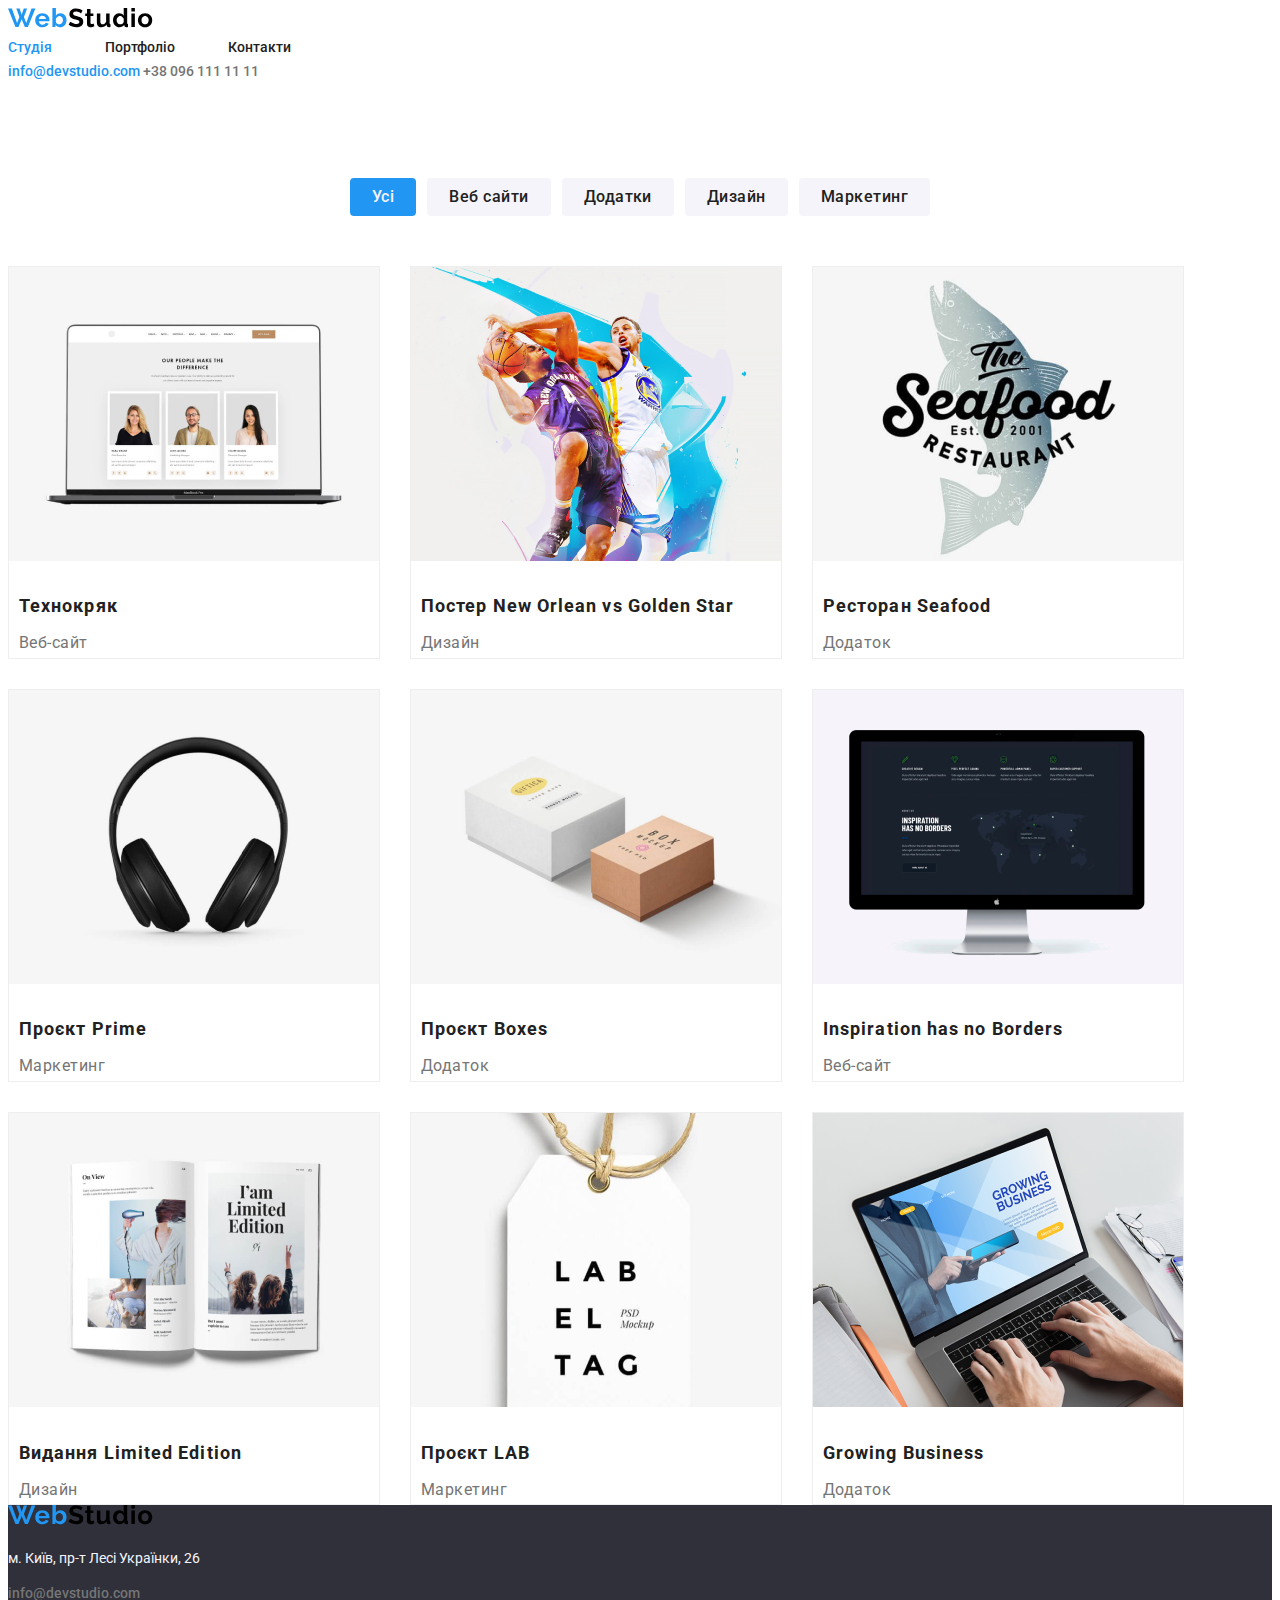
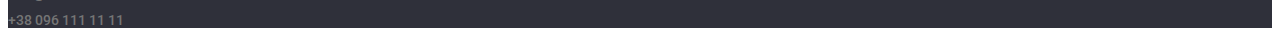
==== portfolio.html @ b5906eff "text styles" ====
<!DOCTYPE html>
<html lang="en">

<head>
    <meta charset="UTF-8">
    <meta name="viewport" content="width=device-width, initial-scale=1.0">
    <title>Portfolio</title>
    <link rel="stylesheet" href="./css/style.css">

</head>

<body>
    <header>
        <a href="/">
            <svg width="145" height="20" viewBox="0 0 145 20" fill="none" xmlns="http://www.w3.org/2000/svg">
                <path
                    d="M8.294 0.592H11.596L13.676 6.702L15.756 0.592H19.084L15.938 8.99L18.278 14.892L23.504 0.539999H27.404L19.89 19H16.874L13.676 11.252L10.478 19H7.462L0 0.539999H3.848L9.1 14.892L11.388 8.99L8.294 0.592ZM34.3793 19.26C33.2873 19.26 32.2993 19.078 31.4153 18.714C30.5313 18.3327 29.7773 17.8213 29.1533 17.18C28.5293 16.5387 28.044 15.7933 27.6973 14.944C27.368 14.0947 27.2033 13.202 27.2033 12.266C27.2033 11.2953 27.368 10.3853 27.6973 9.536C28.0266 8.66933 28.5033 7.91533 29.1273 7.274C29.7513 6.61533 30.5053 6.09533 31.3893 5.714C32.2906 5.33267 33.296 5.142 34.4053 5.142C35.5146 5.142 36.5026 5.33267 37.3693 5.714C38.2533 6.09533 38.9986 6.60667 39.6053 7.248C40.2293 7.88933 40.6973 8.63467 41.0093 9.484C41.3386 10.3333 41.5033 11.2173 41.5033 12.136C41.5033 12.3613 41.4946 12.578 41.4773 12.786C41.4773 12.994 41.46 13.1673 41.4253 13.306H30.8953C30.9473 13.8433 31.0773 14.32 31.2853 14.736C31.4933 15.152 31.762 15.5073 32.0913 15.802C32.4206 16.0967 32.7933 16.322 33.2093 16.478C33.6253 16.634 34.0586 16.712 34.5093 16.712C35.2026 16.712 35.8526 16.5473 36.4593 16.218C37.0833 15.8713 37.508 15.4207 37.7333 14.866L40.7233 15.698C40.2206 16.738 39.4146 17.596 38.3053 18.272C37.2133 18.9307 35.9046 19.26 34.3793 19.26ZM37.9153 11.044C37.8286 10.0213 37.4473 9.20667 36.7713 8.6C36.1126 7.976 35.3066 7.664 34.3533 7.664C33.8853 7.664 33.4433 7.75067 33.0273 7.924C32.6286 8.08 32.2733 8.30533 31.9613 8.6C31.6493 8.89467 31.3893 9.25 31.1813 9.666C30.9906 10.082 30.878 10.5413 30.8433 11.044H37.9153ZM52.1538 19.26C51.1138 19.26 50.1864 19.026 49.3718 18.558C48.5571 18.09 47.9158 17.4487 47.4478 16.634V19H44.4058V0.0199995H47.8898V7.768C48.3751 6.936 49.0078 6.29467 49.7878 5.844C50.5851 5.376 51.5124 5.142 52.5698 5.142C53.4538 5.142 54.2598 5.33267 54.9878 5.714C55.7158 6.09533 56.3398 6.60667 56.8598 7.248C57.3971 7.88933 57.8044 8.64333 58.0818 9.51C58.3764 10.3767 58.5238 11.2867 58.5238 12.24C58.5238 13.228 58.3591 14.1467 58.0298 14.996C57.7178 15.8453 57.2758 16.5907 56.7038 17.232C56.1318 17.856 55.4558 18.35 54.6758 18.714C53.8958 19.078 53.0551 19.26 52.1538 19.26ZM51.1918 16.296C51.7464 16.296 52.2578 16.192 52.7258 15.984C53.1938 15.7587 53.5924 15.464 53.9218 15.1C54.2511 14.736 54.5024 14.3113 54.6758 13.826C54.8664 13.3407 54.9618 12.8207 54.9618 12.266C54.9618 11.7113 54.8751 11.1827 54.7018 10.68C54.5284 10.1773 54.2771 9.73533 53.9478 9.354C53.6358 8.97267 53.2631 8.66933 52.8298 8.444C52.3964 8.21867 51.9198 8.106 51.3998 8.106C50.6198 8.106 49.9178 8.366 49.2938 8.886C48.6871 9.38867 48.2191 10.0127 47.8898 10.758V14.008C48.0111 14.3547 48.1844 14.6667 48.4098 14.944C48.6524 15.2213 48.9211 15.464 49.2158 15.672C49.5104 15.8627 49.8311 16.0187 50.1778 16.14C50.5244 16.244 50.8624 16.296 51.1918 16.296Z"
                    fill="#2196F3" />
                <path
                    d="M73.0003 5.376C72.8789 5.25467 72.6536 5.09 72.3243 4.882C72.0123 4.674 71.6223 4.47467 71.1543 4.284C70.7036 4.076 70.2096 3.90267 69.6723 3.764C69.1349 3.62533 68.5889 3.556 68.0343 3.556C67.0463 3.556 66.3096 3.738 65.8243 4.102C65.3389 4.466 65.0963 4.97733 65.0963 5.636C65.0963 6.01733 65.1829 6.338 65.3563 6.598C65.5469 6.84067 65.8156 7.05733 66.1623 7.248C66.5089 7.43867 66.9423 7.612 67.4623 7.768C67.9996 7.924 68.6149 8.08867 69.3083 8.262C70.2096 8.50467 71.0243 8.76467 71.7523 9.042C72.4976 9.31933 73.1216 9.666 73.6243 10.082C74.1443 10.498 74.5429 11.0007 74.8203 11.59C75.0976 12.162 75.2363 12.8727 75.2363 13.722C75.2363 14.71 75.0456 15.5593 74.6643 16.27C74.3003 16.9633 73.7976 17.5267 73.1563 17.96C72.5323 18.3933 71.8043 18.714 70.9723 18.922C70.1576 19.1127 69.2996 19.208 68.3983 19.208C67.0116 19.208 65.6423 19 64.2903 18.584C62.9383 18.168 61.7249 17.5787 60.6503 16.816L62.2363 13.722C62.3923 13.878 62.6696 14.086 63.0683 14.346C63.4843 14.5887 63.9696 14.84 64.5243 15.1C65.0789 15.3427 65.6943 15.5507 66.3703 15.724C67.0463 15.8973 67.7396 15.984 68.4503 15.984C70.4263 15.984 71.4143 15.3513 71.4143 14.086C71.4143 13.6873 71.3016 13.3493 71.0763 13.072C70.8509 12.7947 70.5303 12.552 70.1143 12.344C69.6983 12.136 69.1956 11.9453 68.6063 11.772C68.0169 11.5987 67.3583 11.408 66.6303 11.2C65.7463 10.9573 64.9749 10.6973 64.3163 10.42C63.6749 10.1253 63.1376 9.78733 62.7043 9.406C62.2709 9.00733 61.9416 8.55667 61.7163 8.054C61.5083 7.534 61.4043 6.91867 61.4043 6.208C61.4043 5.272 61.5776 4.44 61.9243 3.712C62.2709 2.984 62.7476 2.37733 63.3543 1.892C63.9783 1.40667 64.6976 1.04267 65.5123 0.799999C66.3269 0.539999 67.2023 0.409999 68.1383 0.409999C69.4383 0.409999 70.6343 0.617999 71.7263 1.034C72.8183 1.43267 73.7716 1.90933 74.5863 2.464L73.0003 5.376ZM86.4013 18.298C85.9333 18.506 85.3613 18.714 84.6853 18.922C84.0093 19.13 83.2986 19.234 82.5533 19.234C82.0679 19.234 81.6086 19.1733 81.1753 19.052C80.7593 18.9307 80.3866 18.74 80.0573 18.48C79.7453 18.2027 79.4939 17.856 79.3033 17.44C79.1126 17.0067 79.0173 16.4867 79.0173 15.88V8.054H77.2233V5.376H79.0173V0.956H82.5013V5.376H85.3613V8.054H82.5013V14.71C82.5013 15.1953 82.6226 15.542 82.8653 15.75C83.1253 15.9407 83.4373 16.036 83.8013 16.036C84.1653 16.036 84.5206 15.9753 84.8673 15.854C85.2139 15.7327 85.4913 15.6287 85.6993 15.542L86.4013 18.298ZM93.1558 19.26C91.7518 19.26 90.6858 18.8093 89.9578 17.908C89.2298 17.0067 88.8658 15.672 88.8658 13.904V5.376H92.3498V13.15C92.3498 15.2473 93.1038 16.296 94.6118 16.296C95.2878 16.296 95.9378 16.0967 96.5618 15.698C97.2031 15.282 97.7231 14.658 98.1218 13.826V5.376H101.606V14.996C101.606 15.36 101.666 15.62 101.788 15.776C101.926 15.932 102.143 16.0187 102.438 16.036V19C102.091 19.0693 101.796 19.1127 101.554 19.13C101.328 19.1473 101.12 19.156 100.93 19.156C100.306 19.156 99.7944 19.0173 99.3958 18.74C99.0144 18.4453 98.7891 18.0467 98.7198 17.544L98.6418 16.452C98.0351 17.388 97.2551 18.09 96.3018 18.558C95.3484 19.026 94.2998 19.26 93.1558 19.26ZM111.49 19.26C110.554 19.26 109.687 19.078 108.89 18.714C108.093 18.35 107.408 17.8473 106.836 17.206C106.264 16.5647 105.813 15.8193 105.484 14.97C105.172 14.1033 105.016 13.176 105.016 12.188C105.016 11.2 105.163 10.2813 105.458 9.432C105.77 8.58267 106.195 7.83733 106.732 7.196C107.269 6.55467 107.911 6.052 108.656 5.688C109.401 5.324 110.216 5.142 111.1 5.142C112.105 5.142 113.007 5.38467 113.804 5.87C114.619 6.35533 115.251 6.988 115.702 7.768V0.0199995H119.186V14.996C119.186 15.36 119.247 15.62 119.368 15.776C119.489 15.932 119.697 16.0187 119.992 16.036V19C119.385 19.1213 118.891 19.182 118.51 19.182C117.886 19.182 117.375 19.026 116.976 18.714C116.577 18.402 116.352 17.9947 116.3 17.492L116.222 16.634C115.719 17.5007 115.035 18.1593 114.168 18.61C113.319 19.0433 112.426 19.26 111.49 19.26ZM112.4 16.296C112.729 16.296 113.067 16.244 113.414 16.14C113.761 16.0187 114.081 15.854 114.376 15.646C114.671 15.438 114.931 15.1953 115.156 14.918C115.399 14.6407 115.581 14.3373 115.702 14.008V10.758C115.563 10.3767 115.364 10.03 115.104 9.718C114.861 9.38867 114.575 9.11133 114.246 8.886C113.934 8.64333 113.596 8.45267 113.232 8.314C112.885 8.17533 112.539 8.106 112.192 8.106C111.672 8.106 111.187 8.21867 110.736 8.444C110.303 8.66933 109.93 8.98133 109.618 9.38C109.306 9.76133 109.063 10.2033 108.89 10.706C108.717 11.2087 108.63 11.7287 108.63 12.266C108.63 12.838 108.725 13.3667 108.916 13.852C109.107 14.3373 109.367 14.762 109.696 15.126C110.025 15.49 110.415 15.776 110.866 15.984C111.334 16.192 111.845 16.296 112.4 16.296ZM123.386 19V5.376H126.87V19H123.386ZM123.386 3.478V0.0199995H126.87V3.478H123.386ZM137.085 19.26C135.975 19.26 134.979 19.0693 134.095 18.688C133.211 18.3067 132.457 17.7953 131.833 17.154C131.226 16.4953 130.758 15.7413 130.429 14.892C130.099 14.0427 129.935 13.15 129.935 12.214C129.935 11.2607 130.099 10.3593 130.429 9.51C130.758 8.66067 131.226 7.91533 131.833 7.274C132.457 6.61533 133.211 6.09533 134.095 5.714C134.979 5.33267 135.975 5.142 137.085 5.142C138.194 5.142 139.182 5.33267 140.049 5.714C140.933 6.09533 141.678 6.61533 142.285 7.274C142.909 7.91533 143.385 8.66067 143.715 9.51C144.044 10.3593 144.209 11.2607 144.209 12.214C144.209 13.15 144.044 14.0427 143.715 14.892C143.385 15.7413 142.917 16.4953 142.311 17.154C141.704 17.7953 140.959 18.3067 140.075 18.688C139.191 19.0693 138.194 19.26 137.085 19.26ZM133.523 12.214C133.523 12.8207 133.609 13.3753 133.783 13.878C133.973 14.3633 134.225 14.788 134.537 15.152C134.866 15.516 135.247 15.802 135.681 16.01C136.114 16.2007 136.582 16.296 137.085 16.296C137.587 16.296 138.055 16.2007 138.489 16.01C138.922 15.802 139.295 15.516 139.607 15.152C139.936 14.788 140.187 14.3547 140.361 13.852C140.551 13.3493 140.647 12.7947 140.647 12.188C140.647 11.5987 140.551 11.0527 140.361 10.55C140.187 10.0473 139.936 9.614 139.607 9.25C139.295 8.886 138.922 8.60867 138.489 8.418C138.055 8.21 137.587 8.106 137.085 8.106C136.582 8.106 136.114 8.21 135.681 8.418C135.247 8.626 134.866 8.912 134.537 9.276C134.225 9.64 133.973 10.0733 133.783 10.576C133.609 11.0787 133.523 11.6247 133.523 12.214Z"
                    fill="black" />
            </svg>
        </a>

        <nav>
            <a href="/" class="active">Студія</a>
            <a href="/">Портфоліо</a>
            <a href="/">Контакти</a>
        </nav>

        <div class="contacts">
            <a href="mail:info@devstudio.com" class="active">info@devstudio.com</a>
            <a href="tel:+380961111111">+38 096 111 11 11</a>
        </div>
    </header>

    <main>
        <ul class="filters">
            <li><button class="filters__btn active">Усі</button></li>
            <li><button class="filters__btn">Веб сайти</button></li>
            <li><button class="filters__btn">Додатки</button></li>
            <li><button class="filters__btn">Дизайн</button></li>
            <li><button class="filters__btn">Маркетинг</button></li>
        </ul>

        <section class="grid">
            <div>
                <img src="./images/img (1).png" alt="">
                <h5>
                    <a href="#">Технокряк</a>
                </h5>
                <a href="#" class="tag">Веб-сайт</a>
            </div>
            <div>
                <img src="./images/img (2).png" alt="">
                <h5>
                    <a href="#">Постер New Orlean vs Golden Star</a>
                </h5>
                <a href="#" class="tag">Дизайн</a>
            </div>
            <div>
                <img src="./images/img (3).png" alt="">
                <h5>
                    <a href="#">Ресторан Seafood</a>
                </h5>
                <a href="#" class="tag">Додаток</a>
            </div>
            <div>
                <img src="./images/img (4).png" alt="">
                <h5>
                    <a href="#">Проєкт Prime</a>
                </h5>
                <a href="#" class="tag">Маркетинг</a>
            </div>
            <div>
                <img src="./images/img (5).png" alt="">
                <h5>
                    <a href="#">Проєкт Boxes</a>
                </h5>
                <a href="#" class="tag">Додаток</a>
            </div>
            <div>
                <img src="./images/img (6).png" alt="">
                <h5>
                    <a href="#">Inspiration has no Borders</a>
                </h5>
                <a href="#" class="tag">Веб-сайт</a>
            </div>
            <div>
                <img src="./images/img (7).png" alt="">
                <h5>
                    <a href="#">Видання Limited Edition</a>
                </h5>
                <a href="#" class="tag">Дизайн</a>
            </div>
            <div>
                <img src="./images/img (8).png" alt="">
                <h5>
                    <a href="#">Проєкт LAB</a>
                </h5>
                <a href="#" class="tag">Маркетинг</a>
            </div>
            <div>
                <img src="./images/img (9).png" alt="">
                <h5>
                    <a href="#">Growing Business</a>
                </h5>
                <a href="#" class="tag">Додаток</a>
            </div>
        </section>
    </main>

    <footer>
        <a href="/">
            <svg width="145" height="20" viewBox="0 0 145 20" fill="none" xmlns="http://www.w3.org/2000/svg">
                <path
                    d="M8.294 0.592H11.596L13.676 6.702L15.756 0.592H19.084L15.938 8.99L18.278 14.892L23.504 0.539999H27.404L19.89 19H16.874L13.676 11.252L10.478 19H7.462L0 0.539999H3.848L9.1 14.892L11.388 8.99L8.294 0.592ZM34.3793 19.26C33.2873 19.26 32.2993 19.078 31.4153 18.714C30.5313 18.3327 29.7773 17.8213 29.1533 17.18C28.5293 16.5387 28.044 15.7933 27.6973 14.944C27.368 14.0947 27.2033 13.202 27.2033 12.266C27.2033 11.2953 27.368 10.3853 27.6973 9.536C28.0266 8.66933 28.5033 7.91533 29.1273 7.274C29.7513 6.61533 30.5053 6.09533 31.3893 5.714C32.2906 5.33267 33.296 5.142 34.4053 5.142C35.5146 5.142 36.5026 5.33267 37.3693 5.714C38.2533 6.09533 38.9986 6.60667 39.6053 7.248C40.2293 7.88933 40.6973 8.63467 41.0093 9.484C41.3386 10.3333 41.5033 11.2173 41.5033 12.136C41.5033 12.3613 41.4946 12.578 41.4773 12.786C41.4773 12.994 41.46 13.1673 41.4253 13.306H30.8953C30.9473 13.8433 31.0773 14.32 31.2853 14.736C31.4933 15.152 31.762 15.5073 32.0913 15.802C32.4206 16.0967 32.7933 16.322 33.2093 16.478C33.6253 16.634 34.0586 16.712 34.5093 16.712C35.2026 16.712 35.8526 16.5473 36.4593 16.218C37.0833 15.8713 37.508 15.4207 37.7333 14.866L40.7233 15.698C40.2206 16.738 39.4146 17.596 38.3053 18.272C37.2133 18.9307 35.9046 19.26 34.3793 19.26ZM37.9153 11.044C37.8286 10.0213 37.4473 9.20667 36.7713 8.6C36.1126 7.976 35.3066 7.664 34.3533 7.664C33.8853 7.664 33.4433 7.75067 33.0273 7.924C32.6286 8.08 32.2733 8.30533 31.9613 8.6C31.6493 8.89467 31.3893 9.25 31.1813 9.666C30.9906 10.082 30.878 10.5413 30.8433 11.044H37.9153ZM52.1538 19.26C51.1138 19.26 50.1864 19.026 49.3718 18.558C48.5571 18.09 47.9158 17.4487 47.4478 16.634V19H44.4058V0.0199995H47.8898V7.768C48.3751 6.936 49.0078 6.29467 49.7878 5.844C50.5851 5.376 51.5124 5.142 52.5698 5.142C53.4538 5.142 54.2598 5.33267 54.9878 5.714C55.7158 6.09533 56.3398 6.60667 56.8598 7.248C57.3971 7.88933 57.8044 8.64333 58.0818 9.51C58.3764 10.3767 58.5238 11.2867 58.5238 12.24C58.5238 13.228 58.3591 14.1467 58.0298 14.996C57.7178 15.8453 57.2758 16.5907 56.7038 17.232C56.1318 17.856 55.4558 18.35 54.6758 18.714C53.8958 19.078 53.0551 19.26 52.1538 19.26ZM51.1918 16.296C51.7464 16.296 52.2578 16.192 52.7258 15.984C53.1938 15.7587 53.5924 15.464 53.9218 15.1C54.2511 14.736 54.5024 14.3113 54.6758 13.826C54.8664 13.3407 54.9618 12.8207 54.9618 12.266C54.9618 11.7113 54.8751 11.1827 54.7018 10.68C54.5284 10.1773 54.2771 9.73533 53.9478 9.354C53.6358 8.97267 53.2631 8.66933 52.8298 8.444C52.3964 8.21867 51.9198 8.106 51.3998 8.106C50.6198 8.106 49.9178 8.366 49.2938 8.886C48.6871 9.38867 48.2191 10.0127 47.8898 10.758V14.008C48.0111 14.3547 48.1844 14.6667 48.4098 14.944C48.6524 15.2213 48.9211 15.464 49.2158 15.672C49.5104 15.8627 49.8311 16.0187 50.1778 16.14C50.5244 16.244 50.8624 16.296 51.1918 16.296Z"
                    fill="#2196F3" />
                <path
                    d="M73.0003 5.376C72.8789 5.25467 72.6536 5.09 72.3243 4.882C72.0123 4.674 71.6223 4.47467 71.1543 4.284C70.7036 4.076 70.2096 3.90267 69.6723 3.764C69.1349 3.62533 68.5889 3.556 68.0343 3.556C67.0463 3.556 66.3096 3.738 65.8243 4.102C65.3389 4.466 65.0963 4.97733 65.0963 5.636C65.0963 6.01733 65.1829 6.338 65.3563 6.598C65.5469 6.84067 65.8156 7.05733 66.1623 7.248C66.5089 7.43867 66.9423 7.612 67.4623 7.768C67.9996 7.924 68.6149 8.08867 69.3083 8.262C70.2096 8.50467 71.0243 8.76467 71.7523 9.042C72.4976 9.31933 73.1216 9.666 73.6243 10.082C74.1443 10.498 74.5429 11.0007 74.8203 11.59C75.0976 12.162 75.2363 12.8727 75.2363 13.722C75.2363 14.71 75.0456 15.5593 74.6643 16.27C74.3003 16.9633 73.7976 17.5267 73.1563 17.96C72.5323 18.3933 71.8043 18.714 70.9723 18.922C70.1576 19.1127 69.2996 19.208 68.3983 19.208C67.0116 19.208 65.6423 19 64.2903 18.584C62.9383 18.168 61.7249 17.5787 60.6503 16.816L62.2363 13.722C62.3923 13.878 62.6696 14.086 63.0683 14.346C63.4843 14.5887 63.9696 14.84 64.5243 15.1C65.0789 15.3427 65.6943 15.5507 66.3703 15.724C67.0463 15.8973 67.7396 15.984 68.4503 15.984C70.4263 15.984 71.4143 15.3513 71.4143 14.086C71.4143 13.6873 71.3016 13.3493 71.0763 13.072C70.8509 12.7947 70.5303 12.552 70.1143 12.344C69.6983 12.136 69.1956 11.9453 68.6063 11.772C68.0169 11.5987 67.3583 11.408 66.6303 11.2C65.7463 10.9573 64.9749 10.6973 64.3163 10.42C63.6749 10.1253 63.1376 9.78733 62.7043 9.406C62.2709 9.00733 61.9416 8.55667 61.7163 8.054C61.5083 7.534 61.4043 6.91867 61.4043 6.208C61.4043 5.272 61.5776 4.44 61.9243 3.712C62.2709 2.984 62.7476 2.37733 63.3543 1.892C63.9783 1.40667 64.6976 1.04267 65.5123 0.799999C66.3269 0.539999 67.2023 0.409999 68.1383 0.409999C69.4383 0.409999 70.6343 0.617999 71.7263 1.034C72.8183 1.43267 73.7716 1.90933 74.5863 2.464L73.0003 5.376ZM86.4013 18.298C85.9333 18.506 85.3613 18.714 84.6853 18.922C84.0093 19.13 83.2986 19.234 82.5533 19.234C82.0679 19.234 81.6086 19.1733 81.1753 19.052C80.7593 18.9307 80.3866 18.74 80.0573 18.48C79.7453 18.2027 79.4939 17.856 79.3033 17.44C79.1126 17.0067 79.0173 16.4867 79.0173 15.88V8.054H77.2233V5.376H79.0173V0.956H82.5013V5.376H85.3613V8.054H82.5013V14.71C82.5013 15.1953 82.6226 15.542 82.8653 15.75C83.1253 15.9407 83.4373 16.036 83.8013 16.036C84.1653 16.036 84.5206 15.9753 84.8673 15.854C85.2139 15.7327 85.4913 15.6287 85.6993 15.542L86.4013 18.298ZM93.1558 19.26C91.7518 19.26 90.6858 18.8093 89.9578 17.908C89.2298 17.0067 88.8658 15.672 88.8658 13.904V5.376H92.3498V13.15C92.3498 15.2473 93.1038 16.296 94.6118 16.296C95.2878 16.296 95.9378 16.0967 96.5618 15.698C97.2031 15.282 97.7231 14.658 98.1218 13.826V5.376H101.606V14.996C101.606 15.36 101.666 15.62 101.788 15.776C101.926 15.932 102.143 16.0187 102.438 16.036V19C102.091 19.0693 101.796 19.1127 101.554 19.13C101.328 19.1473 101.12 19.156 100.93 19.156C100.306 19.156 99.7944 19.0173 99.3958 18.74C99.0144 18.4453 98.7891 18.0467 98.7198 17.544L98.6418 16.452C98.0351 17.388 97.2551 18.09 96.3018 18.558C95.3484 19.026 94.2998 19.26 93.1558 19.26ZM111.49 19.26C110.554 19.26 109.687 19.078 108.89 18.714C108.093 18.35 107.408 17.8473 106.836 17.206C106.264 16.5647 105.813 15.8193 105.484 14.97C105.172 14.1033 105.016 13.176 105.016 12.188C105.016 11.2 105.163 10.2813 105.458 9.432C105.77 8.58267 106.195 7.83733 106.732 7.196C107.269 6.55467 107.911 6.052 108.656 5.688C109.401 5.324 110.216 5.142 111.1 5.142C112.105 5.142 113.007 5.38467 113.804 5.87C114.619 6.35533 115.251 6.988 115.702 7.768V0.0199995H119.186V14.996C119.186 15.36 119.247 15.62 119.368 15.776C119.489 15.932 119.697 16.0187 119.992 16.036V19C119.385 19.1213 118.891 19.182 118.51 19.182C117.886 19.182 117.375 19.026 116.976 18.714C116.577 18.402 116.352 17.9947 116.3 17.492L116.222 16.634C115.719 17.5007 115.035 18.1593 114.168 18.61C113.319 19.0433 112.426 19.26 111.49 19.26ZM112.4 16.296C112.729 16.296 113.067 16.244 113.414 16.14C113.761 16.0187 114.081 15.854 114.376 15.646C114.671 15.438 114.931 15.1953 115.156 14.918C115.399 14.6407 115.581 14.3373 115.702 14.008V10.758C115.563 10.3767 115.364 10.03 115.104 9.718C114.861 9.38867 114.575 9.11133 114.246 8.886C113.934 8.64333 113.596 8.45267 113.232 8.314C112.885 8.17533 112.539 8.106 112.192 8.106C111.672 8.106 111.187 8.21867 110.736 8.444C110.303 8.66933 109.93 8.98133 109.618 9.38C109.306 9.76133 109.063 10.2033 108.89 10.706C108.717 11.2087 108.63 11.7287 108.63 12.266C108.63 12.838 108.725 13.3667 108.916 13.852C109.107 14.3373 109.367 14.762 109.696 15.126C110.025 15.49 110.415 15.776 110.866 15.984C111.334 16.192 111.845 16.296 112.4 16.296ZM123.386 19V5.376H126.87V19H123.386ZM123.386 3.478V0.0199995H126.87V3.478H123.386ZM137.085 19.26C135.975 19.26 134.979 19.0693 134.095 18.688C133.211 18.3067 132.457 17.7953 131.833 17.154C131.226 16.4953 130.758 15.7413 130.429 14.892C130.099 14.0427 129.935 13.15 129.935 12.214C129.935 11.2607 130.099 10.3593 130.429 9.51C130.758 8.66067 131.226 7.91533 131.833 7.274C132.457 6.61533 133.211 6.09533 134.095 5.714C134.979 5.33267 135.975 5.142 137.085 5.142C138.194 5.142 139.182 5.33267 140.049 5.714C140.933 6.09533 141.678 6.61533 142.285 7.274C142.909 7.91533 143.385 8.66067 143.715 9.51C144.044 10.3593 144.209 11.2607 144.209 12.214C144.209 13.15 144.044 14.0427 143.715 14.892C143.385 15.7413 142.917 16.4953 142.311 17.154C141.704 17.7953 140.959 18.3067 140.075 18.688C139.191 19.0693 138.194 19.26 137.085 19.26ZM133.523 12.214C133.523 12.8207 133.609 13.3753 133.783 13.878C133.973 14.3633 134.225 14.788 134.537 15.152C134.866 15.516 135.247 15.802 135.681 16.01C136.114 16.2007 136.582 16.296 137.085 16.296C137.587 16.296 138.055 16.2007 138.489 16.01C138.922 15.802 139.295 15.516 139.607 15.152C139.936 14.788 140.187 14.3547 140.361 13.852C140.551 13.3493 140.647 12.7947 140.647 12.188C140.647 11.5987 140.551 11.0527 140.361 10.55C140.187 10.0473 139.936 9.614 139.607 9.25C139.295 8.886 138.922 8.60867 138.489 8.418C138.055 8.21 137.587 8.106 137.085 8.106C136.582 8.106 136.114 8.21 135.681 8.418C135.247 8.626 134.866 8.912 134.537 9.276C134.225 9.64 133.973 10.0733 133.783 10.576C133.609 11.0787 133.523 11.6247 133.523 12.214Z"
                    fill="black" />
            </svg>
        </a>
        <p class="address">м. Київ, пр-т Лесі Українки, 26</p>

        <div class="contacts">
            <a href="mail:info@devstudio.com">info@devstudio.com</a>
            <a href="tel:+380961111111">+38 096 111 11 11</a>
        </div>
    </footer>
</body>

</html>
---- css/style.css ----
@import url('https://fonts.googleapis.com/css2?family=Roboto:ital,wght@0,100;0,300;0,400;0,500;0,700;0,900;1,100;1,300;1,400;1,500;1,700;1,900&display=swap');


:root {
  --dark: #2F303A;
  --blue: #2196F3;
  --black: #212121;
  --gray: #757575;
  --light: #F5F4FA;
}

body {
  font-family: "Roboto", sans-serif;
  font-weight: 400;
  font-size: 14px;
  line-height: 1.71;
}

header nav a {
  font-weight: 500;
  font-size: 14px;
  color: var(--black);
  text-decoration: none;
  margin-right: 50px;
  line-height: 1.17;
}


header nav a.active {
  color: var(--blue);
}


.contacts a {
  color: var(--gray);
  font-weight: 500;
  line-height: 1.17;
  text-decoration: none;
}

.contacts a.active {
  color: var(--blue);
}


.hero {
  padding: 100px 0;
  text-align: center;
  background-color: var(--dark);
  color: var(--light);
}

.hero h1 {
  font-weight: 900;
  font-size: 44px;
  width: 696px;
  text-transform: uppercase;
  margin: 0 auto 30px;
  line-height: 1.36;
}

.hero button {
  padding: 10px 32px;
  background-color: var(--blue);
  color: var(--light);
  font-weight: 700;
  font-size: 16px;
  border-radius: 4px;
  border: none;
  letter-spacing: 0.5px;
}



.features h3 {
  color: var(--black);
  font-weight: 700;
  font-size: 14px;
  text-transform: uppercase;
  line-height: 1.17;
}

.projects h2,
.team h2 {
  font-weight: 700;
  font-size: 36px;
  line-height: 1.17;
}

.team h6 {
  font-size: 16px;
  font-weight: 500;
  line-height: 1.17;
  letter-spacing: 0.03em;
  text-align: center;
  margin-bottom: 10px;
}


.team__potition {
  font-size: 16px;
  font-weight: 400;
  line-height: 1.17;
  letter-spacing: 0.03em;
  text-align: center;
  color: var(--gray);
}


footer {
  background-color: var(--dark);
}

footer .contacts a {
  display: block;
}

footer .contacts a:not(:last-child) {
  margin-bottom: 10px;
}

.address {
  color: #F5F4FA;
}




/* portfolio */

.grid {
  display: flex;
  flex-wrap: wrap;
  gap: 30px;

}

.grid>div {
  border: 1px solid #eee;
}

.grid h5 {
  margin-bottom: 4px;
}

.grid h5 a {
  color: #212121;
  font-size: 18px;
  font-weight: 700;
  line-height: 2;
  letter-spacing: 0.06em;
  text-align: left;
  text-decoration: none;
  padding: 0 10px;
}

.grid .tag {
  font-size: 16px;
  font-weight: 400;
  line-height: 1.87;
  letter-spacing: 0.03em;
  text-align: left;
  color: #757575;
  text-decoration: none;
  padding: 0 10px;
}

.filters {
  list-style: none;
  margin: 94px auto 50px;
  padding: 0;
  text-align: center;
}

.filters li {
  display: inline-block;
}

.filters li:not(:last-child) {
  margin-right: 8px;
}

.filters__btn {
  background-color: var(--light);
  border: none;
  padding: 6px 22px;
  font-size: 16px;
  font-weight: 500;
  line-height: 1.62;
  letter-spacing: 0.03em;
  text-align: center;
  border-radius: 4px;
  font-family: "Roboto", sans-serif;
  color: var(--black);
}

.filters__btn.active {
  background-color: var(--blue);
  color: var(--light);
}
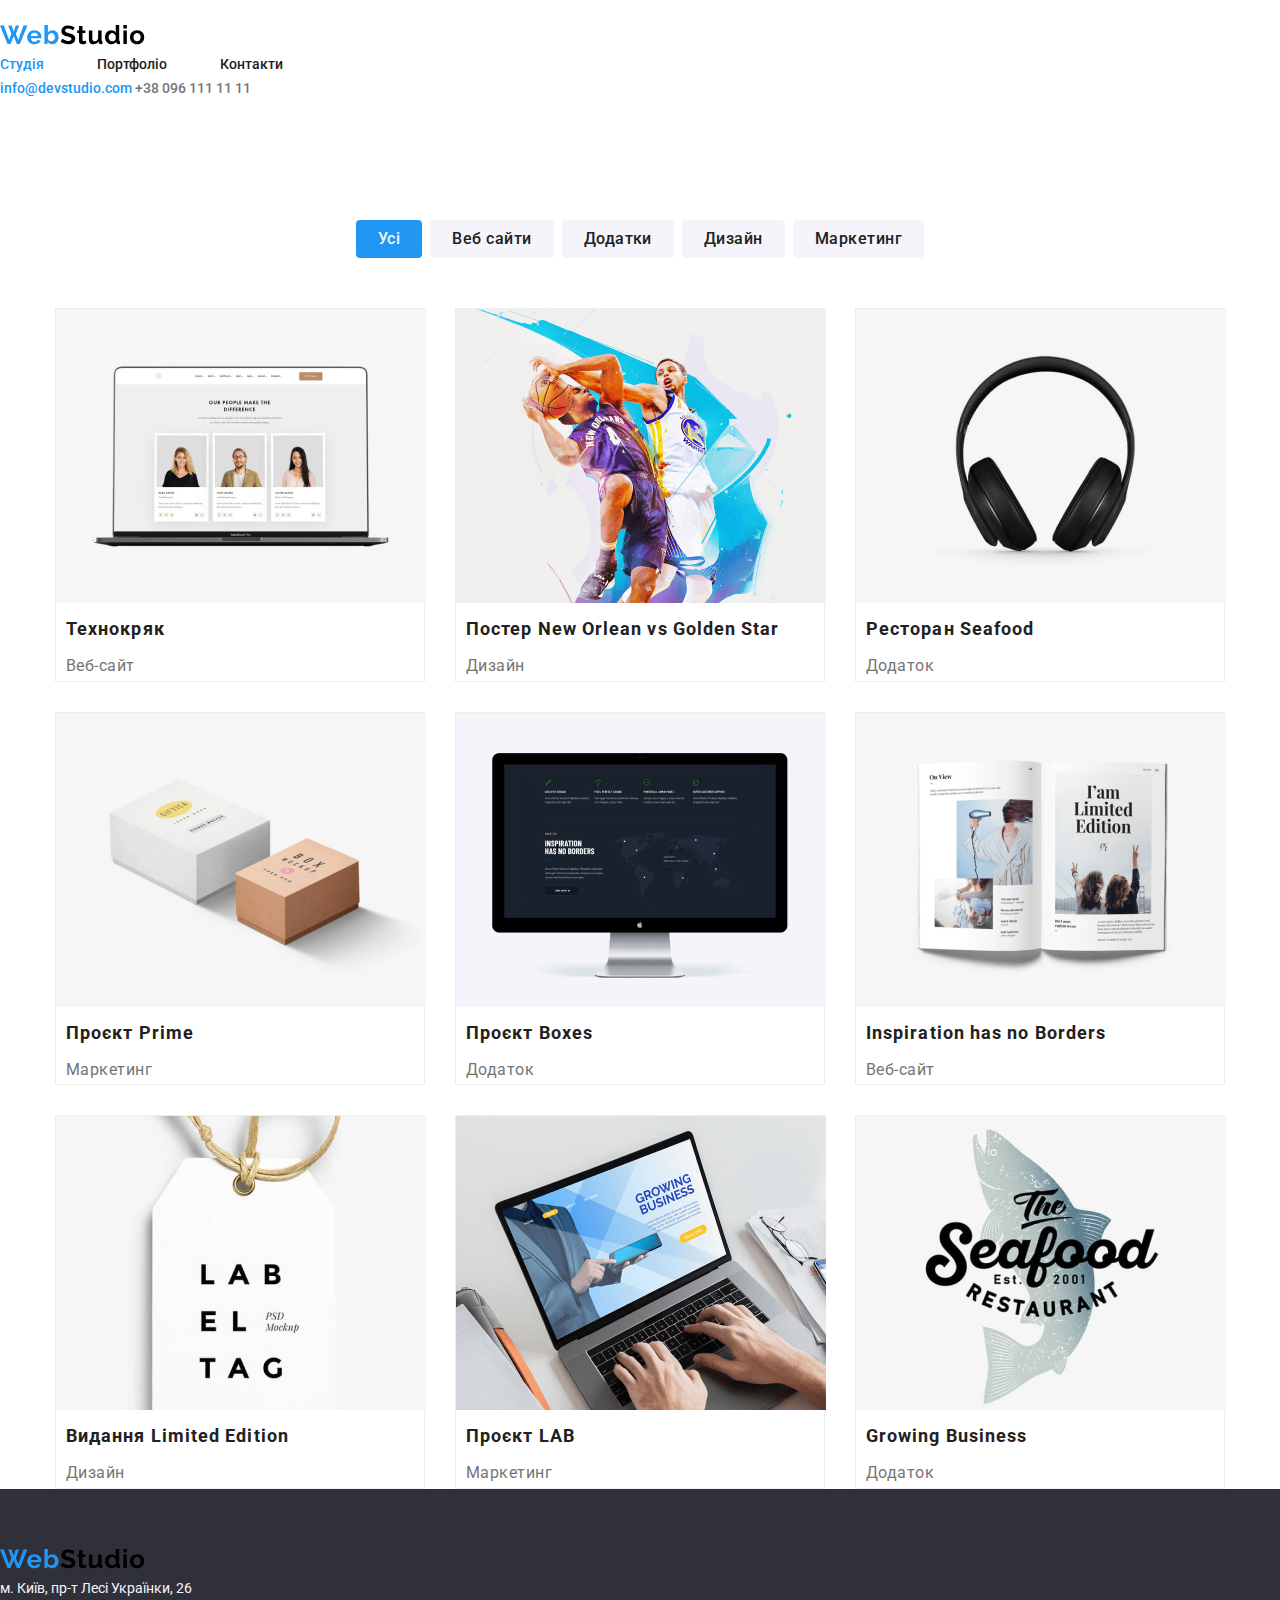
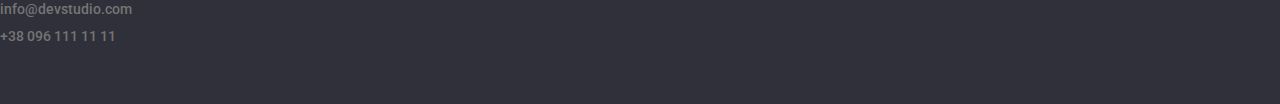
==== commit 13338c26: "images" ====
--- a/portfolio.html
+++ b/portfolio.html
@@ -45,63 +45,63 @@
 
         <section class="grid">
             <div>
-                <img src="./images/img (1).png" alt="">
+                <img src="./images/img-1.png" alt="">
                 <h5>
                     <a href="#">Технокряк</a>
                 </h5>
                 <a href="#" class="tag">Веб-сайт</a>
             </div>
             <div>
-                <img src="./images/img (2).png" alt="">
+                <img src="./images/img-2.png" alt="">
                 <h5>
                     <a href="#">Постер New Orlean vs Golden Star</a>
                 </h5>
                 <a href="#" class="tag">Дизайн</a>
             </div>
             <div>
-                <img src="./images/img (3).png" alt="">
+                <img src="./images/img-3.png" alt="">
                 <h5>
                     <a href="#">Ресторан Seafood</a>
                 </h5>
                 <a href="#" class="tag">Додаток</a>
             </div>
             <div>
-                <img src="./images/img (4).png" alt="">
+                <img src="./images/img-4.png" alt="">
                 <h5>
                     <a href="#">Проєкт Prime</a>
                 </h5>
                 <a href="#" class="tag">Маркетинг</a>
             </div>
             <div>
-                <img src="./images/img (5).png" alt="">
+                <img src="./images/img-5.png" alt="">
                 <h5>
                     <a href="#">Проєкт Boxes</a>
                 </h5>
                 <a href="#" class="tag">Додаток</a>
             </div>
             <div>
-                <img src="./images/img (6).png" alt="">
+                <img src="./images/img-6.png" alt="">
                 <h5>
                     <a href="#">Inspiration has no Borders</a>
                 </h5>
                 <a href="#" class="tag">Веб-сайт</a>
             </div>
             <div>
-                <img src="./images/img (7).png" alt="">
+                <img src="./images/img-7.png" alt="">
                 <h5>
                     <a href="#">Видання Limited Edition</a>
                 </h5>
                 <a href="#" class="tag">Дизайн</a>
             </div>
             <div>
-                <img src="./images/img (8).png" alt="">
+                <img src="./images/img-8.png" alt="">
                 <h5>
                     <a href="#">Проєкт LAB</a>
                 </h5>
                 <a href="#" class="tag">Маркетинг</a>
             </div>
             <div>
-                <img src="./images/img (9).png" alt="">
+                <img src="./images/img -11.png" alt="">
                 <h5>
                     <a href="#">Growing Business</a>
                 </h5>
--- a/css/style.css
+++ b/css/style.css
@@ -9,6 +9,18 @@
   --light: #F5F4FA;
 }
 
+* {
+  margin: 0;
+  padding: 0;
+  box-sizing: border-box;
+}
+
+ul,
+ol {
+  list-style-type: none;
+}
+
+
 body {
   font-family: "Roboto", sans-serif;
   font-weight: 400;
@@ -16,6 +28,11 @@
   line-height: 1.71;
 }
 
+header {
+  padding: 25px 0;
+
+}
+
 header nav a {
   font-weight: 500;
   font-size: 14px;
@@ -44,7 +61,7 @@
 
 
 .hero {
-  padding: 100px 0;
+  padding: 200px 0 210px;
   text-align: center;
   background-color: var(--dark);
   color: var(--light);
@@ -71,6 +88,12 @@
 }
 
 
+.features {
+  padding-top: 94px;
+  padding-bottom: 118px;
+  margin: 0 auto;
+}
+
 
 .features h3 {
   color: var(--black);
@@ -80,6 +103,10 @@
   line-height: 1.17;
 }
 
+.projects {
+  padding: 94px 0;
+}
+
 .projects h2,
 .team h2 {
   font-weight: 700;
@@ -87,6 +114,12 @@
   line-height: 1.17;
 }
 
+.team {
+  padding: 94px 0;
+  background-color: #F5F4FA;
+  ;
+}
+
 .team h6 {
   font-size: 16px;
   font-weight: 500;
@@ -96,6 +129,11 @@
   margin-bottom: 10px;
 }
 
+.photo {
+  padding-top: 50px;
+  padding-bottom: 94px;
+}
+
 
 .team__potition {
   font-size: 16px;
@@ -104,11 +142,18 @@
   letter-spacing: 0.03em;
   text-align: center;
   color: var(--gray);
+  box-shadow: 0px 2px 1px 0px #00000033;
+
+  box-shadow: 0px 1px 1px 0px #00000024;
+
+  box-shadow: 0px 1px 3px 0px #0000001F;
+
 }
 
 
 footer {
   background-color: var(--dark);
+  padding: 60px 0;
 }
 
 footer .contacts a {
@@ -132,11 +177,14 @@
   display: flex;
   flex-wrap: wrap;
   gap: 30px;
-
+  max-width: 1170px;
+  margin: 0 auto;
+  justify-content: center;
 }
 
 .grid>div {
   border: 1px solid #eee;
+  width: 370px;
 }
 
 .grid h5 {
@@ -170,15 +218,15 @@
   margin: 94px auto 50px;
   padding: 0;
   text-align: center;
-}
-
-.filters li {
-  display: inline-block;
-}
-
-.filters li:not(:last-child) {
-  margin-right: 8px;
-}
+  display: flex;
+  flex-wrap: wrap;
+  justify-content: center;
+  gap: 8px;
+}
+
+.filters li {}
+
+.filters li:not(:last-child) {}
 
 .filters__btn {
   background-color: var(--light);
@@ -197,4 +245,9 @@
 .filters__btn.active {
   background-color: var(--blue);
   color: var(--light);
+}
+
+.container {
+  width: 1170px;
+  margin: 0 auto;
 }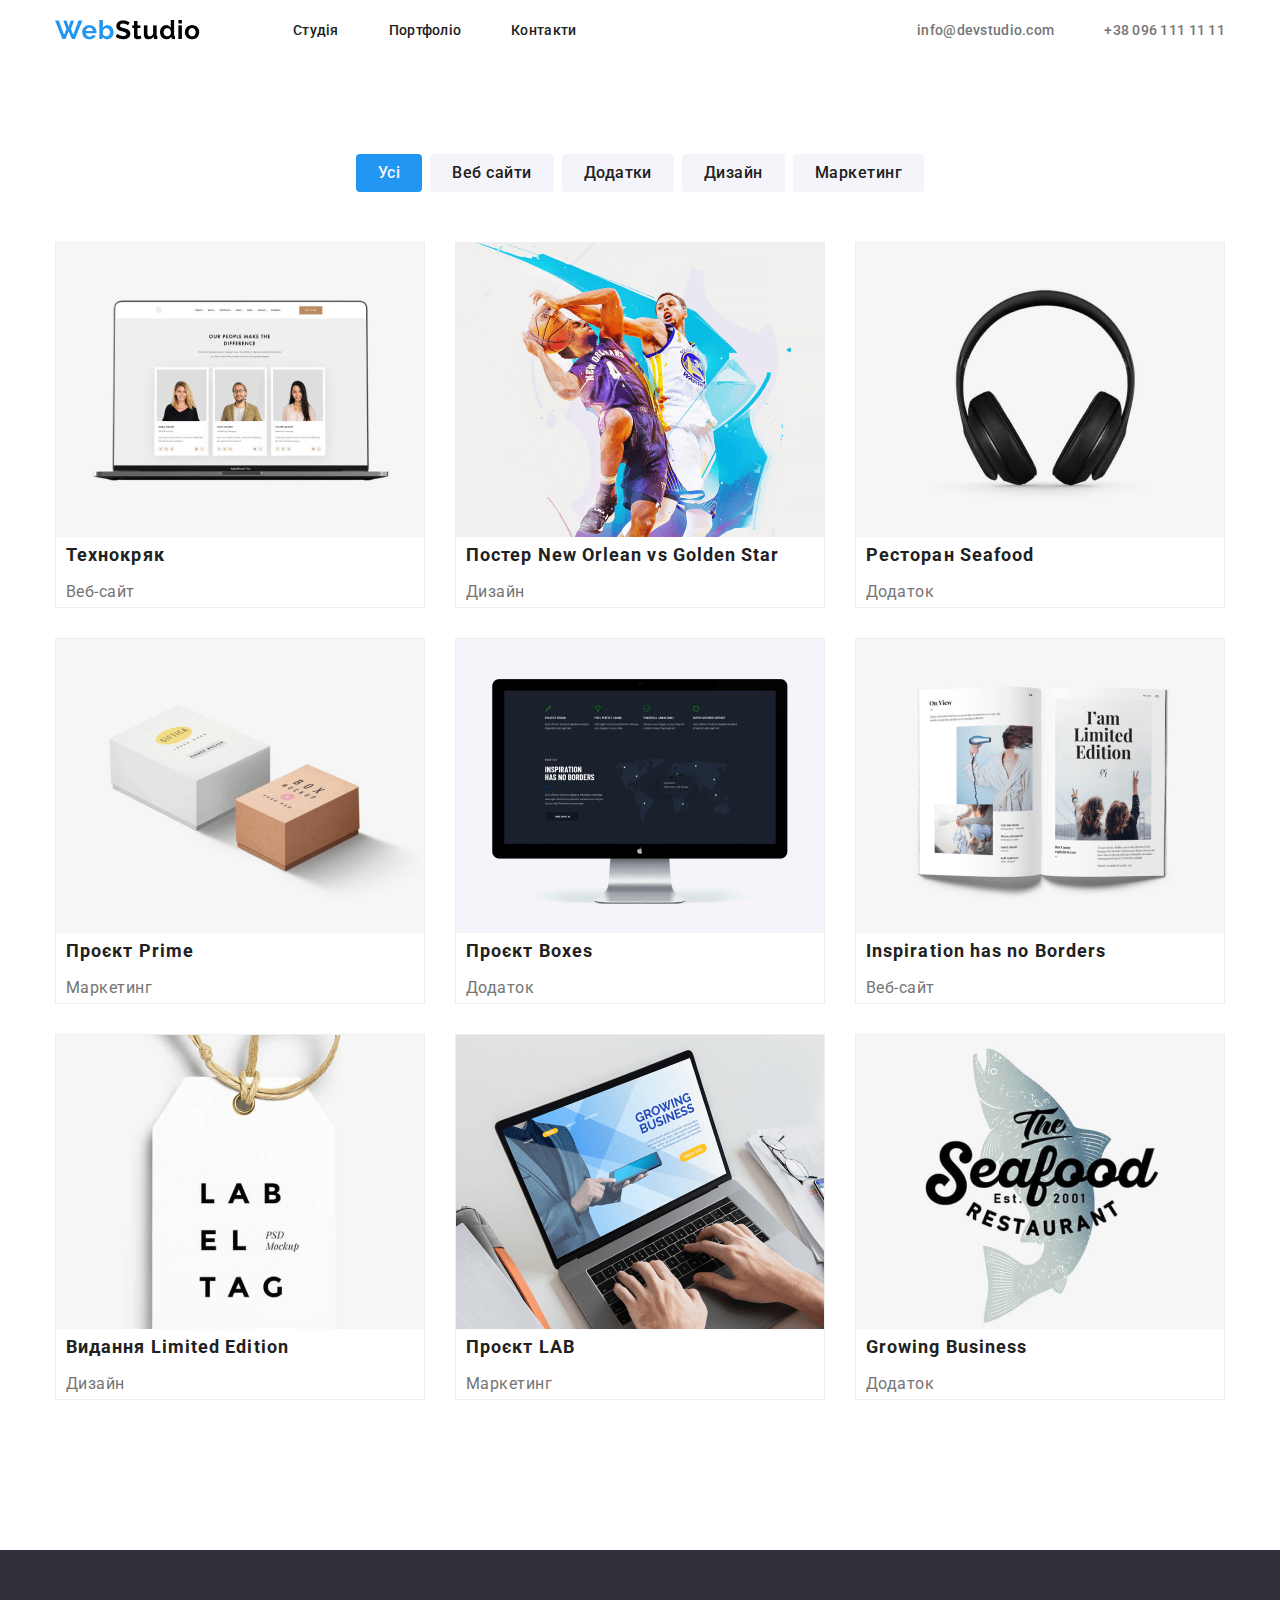
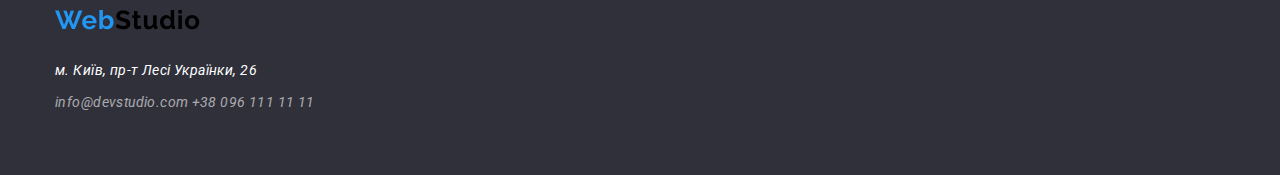
==== commit d32384bc: "card overlay" ====
--- a/portfolio.html
+++ b/portfolio.html
@@ -10,27 +10,22 @@
 </head>
 
 <body>
-    <header>
-        <a href="/">
-            <svg width="145" height="20" viewBox="0 0 145 20" fill="none" xmlns="http://www.w3.org/2000/svg">
-                <path
-                    d="M8.294 0.592H11.596L13.676 6.702L15.756 0.592H19.084L15.938 8.99L18.278 14.892L23.504 0.539999H27.404L19.89 19H16.874L13.676 11.252L10.478 19H7.462L0 0.539999H3.848L9.1 14.892L11.388 8.99L8.294 0.592ZM34.3793 19.26C33.2873 19.26 32.2993 19.078 31.4153 18.714C30.5313 18.3327 29.7773 17.8213 29.1533 17.18C28.5293 16.5387 28.044 15.7933 27.6973 14.944C27.368 14.0947 27.2033 13.202 27.2033 12.266C27.2033 11.2953 27.368 10.3853 27.6973 9.536C28.0266 8.66933 28.5033 7.91533 29.1273 7.274C29.7513 6.61533 30.5053 6.09533 31.3893 5.714C32.2906 5.33267 33.296 5.142 34.4053 5.142C35.5146 5.142 36.5026 5.33267 37.3693 5.714C38.2533 6.09533 38.9986 6.60667 39.6053 7.248C40.2293 7.88933 40.6973 8.63467 41.0093 9.484C41.3386 10.3333 41.5033 11.2173 41.5033 12.136C41.5033 12.3613 41.4946 12.578 41.4773 12.786C41.4773 12.994 41.46 13.1673 41.4253 13.306H30.8953C30.9473 13.8433 31.0773 14.32 31.2853 14.736C31.4933 15.152 31.762 15.5073 32.0913 15.802C32.4206 16.0967 32.7933 16.322 33.2093 16.478C33.6253 16.634 34.0586 16.712 34.5093 16.712C35.2026 16.712 35.8526 16.5473 36.4593 16.218C37.0833 15.8713 37.508 15.4207 37.7333 14.866L40.7233 15.698C40.2206 16.738 39.4146 17.596 38.3053 18.272C37.2133 18.9307 35.9046 19.26 34.3793 19.26ZM37.9153 11.044C37.8286 10.0213 37.4473 9.20667 36.7713 8.6C36.1126 7.976 35.3066 7.664 34.3533 7.664C33.8853 7.664 33.4433 7.75067 33.0273 7.924C32.6286 8.08 32.2733 8.30533 31.9613 8.6C31.6493 8.89467 31.3893 9.25 31.1813 9.666C30.9906 10.082 30.878 10.5413 30.8433 11.044H37.9153ZM52.1538 19.26C51.1138 19.26 50.1864 19.026 49.3718 18.558C48.5571 18.09 47.9158 17.4487 47.4478 16.634V19H44.4058V0.0199995H47.8898V7.768C48.3751 6.936 49.0078 6.29467 49.7878 5.844C50.5851 5.376 51.5124 5.142 52.5698 5.142C53.4538 5.142 54.2598 5.33267 54.9878 5.714C55.7158 6.09533 56.3398 6.60667 56.8598 7.248C57.3971 7.88933 57.8044 8.64333 58.0818 9.51C58.3764 10.3767 58.5238 11.2867 58.5238 12.24C58.5238 13.228 58.3591 14.1467 58.0298 14.996C57.7178 15.8453 57.2758 16.5907 56.7038 17.232C56.1318 17.856 55.4558 18.35 54.6758 18.714C53.8958 19.078 53.0551 19.26 52.1538 19.26ZM51.1918 16.296C51.7464 16.296 52.2578 16.192 52.7258 15.984C53.1938 15.7587 53.5924 15.464 53.9218 15.1C54.2511 14.736 54.5024 14.3113 54.6758 13.826C54.8664 13.3407 54.9618 12.8207 54.9618 12.266C54.9618 11.7113 54.8751 11.1827 54.7018 10.68C54.5284 10.1773 54.2771 9.73533 53.9478 9.354C53.6358 8.97267 53.2631 8.66933 52.8298 8.444C52.3964 8.21867 51.9198 8.106 51.3998 8.106C50.6198 8.106 49.9178 8.366 49.2938 8.886C48.6871 9.38867 48.2191 10.0127 47.8898 10.758V14.008C48.0111 14.3547 48.1844 14.6667 48.4098 14.944C48.6524 15.2213 48.9211 15.464 49.2158 15.672C49.5104 15.8627 49.8311 16.0187 50.1778 16.14C50.5244 16.244 50.8624 16.296 51.1918 16.296Z"
-                    fill="#2196F3" />
-                <path
-                    d="M73.0003 5.376C72.8789 5.25467 72.6536 5.09 72.3243 4.882C72.0123 4.674 71.6223 4.47467 71.1543 4.284C70.7036 4.076 70.2096 3.90267 69.6723 3.764C69.1349 3.62533 68.5889 3.556 68.0343 3.556C67.0463 3.556 66.3096 3.738 65.8243 4.102C65.3389 4.466 65.0963 4.97733 65.0963 5.636C65.0963 6.01733 65.1829 6.338 65.3563 6.598C65.5469 6.84067 65.8156 7.05733 66.1623 7.248C66.5089 7.43867 66.9423 7.612 67.4623 7.768C67.9996 7.924 68.6149 8.08867 69.3083 8.262C70.2096 8.50467 71.0243 8.76467 71.7523 9.042C72.4976 9.31933 73.1216 9.666 73.6243 10.082C74.1443 10.498 74.5429 11.0007 74.8203 11.59C75.0976 12.162 75.2363 12.8727 75.2363 13.722C75.2363 14.71 75.0456 15.5593 74.6643 16.27C74.3003 16.9633 73.7976 17.5267 73.1563 17.96C72.5323 18.3933 71.8043 18.714 70.9723 18.922C70.1576 19.1127 69.2996 19.208 68.3983 19.208C67.0116 19.208 65.6423 19 64.2903 18.584C62.9383 18.168 61.7249 17.5787 60.6503 16.816L62.2363 13.722C62.3923 13.878 62.6696 14.086 63.0683 14.346C63.4843 14.5887 63.9696 14.84 64.5243 15.1C65.0789 15.3427 65.6943 15.5507 66.3703 15.724C67.0463 15.8973 67.7396 15.984 68.4503 15.984C70.4263 15.984 71.4143 15.3513 71.4143 14.086C71.4143 13.6873 71.3016 13.3493 71.0763 13.072C70.8509 12.7947 70.5303 12.552 70.1143 12.344C69.6983 12.136 69.1956 11.9453 68.6063 11.772C68.0169 11.5987 67.3583 11.408 66.6303 11.2C65.7463 10.9573 64.9749 10.6973 64.3163 10.42C63.6749 10.1253 63.1376 9.78733 62.7043 9.406C62.2709 9.00733 61.9416 8.55667 61.7163 8.054C61.5083 7.534 61.4043 6.91867 61.4043 6.208C61.4043 5.272 61.5776 4.44 61.9243 3.712C62.2709 2.984 62.7476 2.37733 63.3543 1.892C63.9783 1.40667 64.6976 1.04267 65.5123 0.799999C66.3269 0.539999 67.2023 0.409999 68.1383 0.409999C69.4383 0.409999 70.6343 0.617999 71.7263 1.034C72.8183 1.43267 73.7716 1.90933 74.5863 2.464L73.0003 5.376ZM86.4013 18.298C85.9333 18.506 85.3613 18.714 84.6853 18.922C84.0093 19.13 83.2986 19.234 82.5533 19.234C82.0679 19.234 81.6086 19.1733 81.1753 19.052C80.7593 18.9307 80.3866 18.74 80.0573 18.48C79.7453 18.2027 79.4939 17.856 79.3033 17.44C79.1126 17.0067 79.0173 16.4867 79.0173 15.88V8.054H77.2233V5.376H79.0173V0.956H82.5013V5.376H85.3613V8.054H82.5013V14.71C82.5013 15.1953 82.6226 15.542 82.8653 15.75C83.1253 15.9407 83.4373 16.036 83.8013 16.036C84.1653 16.036 84.5206 15.9753 84.8673 15.854C85.2139 15.7327 85.4913 15.6287 85.6993 15.542L86.4013 18.298ZM93.1558 19.26C91.7518 19.26 90.6858 18.8093 89.9578 17.908C89.2298 17.0067 88.8658 15.672 88.8658 13.904V5.376H92.3498V13.15C92.3498 15.2473 93.1038 16.296 94.6118 16.296C95.2878 16.296 95.9378 16.0967 96.5618 15.698C97.2031 15.282 97.7231 14.658 98.1218 13.826V5.376H101.606V14.996C101.606 15.36 101.666 15.62 101.788 15.776C101.926 15.932 102.143 16.0187 102.438 16.036V19C102.091 19.0693 101.796 19.1127 101.554 19.13C101.328 19.1473 101.12 19.156 100.93 19.156C100.306 19.156 99.7944 19.0173 99.3958 18.74C99.0144 18.4453 98.7891 18.0467 98.7198 17.544L98.6418 16.452C98.0351 17.388 97.2551 18.09 96.3018 18.558C95.3484 19.026 94.2998 19.26 93.1558 19.26ZM111.49 19.26C110.554 19.26 109.687 19.078 108.89 18.714C108.093 18.35 107.408 17.8473 106.836 17.206C106.264 16.5647 105.813 15.8193 105.484 14.97C105.172 14.1033 105.016 13.176 105.016 12.188C105.016 11.2 105.163 10.2813 105.458 9.432C105.77 8.58267 106.195 7.83733 106.732 7.196C107.269 6.55467 107.911 6.052 108.656 5.688C109.401 5.324 110.216 5.142 111.1 5.142C112.105 5.142 113.007 5.38467 113.804 5.87C114.619 6.35533 115.251 6.988 115.702 7.768V0.0199995H119.186V14.996C119.186 15.36 119.247 15.62 119.368 15.776C119.489 15.932 119.697 16.0187 119.992 16.036V19C119.385 19.1213 118.891 19.182 118.51 19.182C117.886 19.182 117.375 19.026 116.976 18.714C116.577 18.402 116.352 17.9947 116.3 17.492L116.222 16.634C115.719 17.5007 115.035 18.1593 114.168 18.61C113.319 19.0433 112.426 19.26 111.49 19.26ZM112.4 16.296C112.729 16.296 113.067 16.244 113.414 16.14C113.761 16.0187 114.081 15.854 114.376 15.646C114.671 15.438 114.931 15.1953 115.156 14.918C115.399 14.6407 115.581 14.3373 115.702 14.008V10.758C115.563 10.3767 115.364 10.03 115.104 9.718C114.861 9.38867 114.575 9.11133 114.246 8.886C113.934 8.64333 113.596 8.45267 113.232 8.314C112.885 8.17533 112.539 8.106 112.192 8.106C111.672 8.106 111.187 8.21867 110.736 8.444C110.303 8.66933 109.93 8.98133 109.618 9.38C109.306 9.76133 109.063 10.2033 108.89 10.706C108.717 11.2087 108.63 11.7287 108.63 12.266C108.63 12.838 108.725 13.3667 108.916 13.852C109.107 14.3373 109.367 14.762 109.696 15.126C110.025 15.49 110.415 15.776 110.866 15.984C111.334 16.192 111.845 16.296 112.4 16.296ZM123.386 19V5.376H126.87V19H123.386ZM123.386 3.478V0.0199995H126.87V3.478H123.386ZM137.085 19.26C135.975 19.26 134.979 19.0693 134.095 18.688C133.211 18.3067 132.457 17.7953 131.833 17.154C131.226 16.4953 130.758 15.7413 130.429 14.892C130.099 14.0427 129.935 13.15 129.935 12.214C129.935 11.2607 130.099 10.3593 130.429 9.51C130.758 8.66067 131.226 7.91533 131.833 7.274C132.457 6.61533 133.211 6.09533 134.095 5.714C134.979 5.33267 135.975 5.142 137.085 5.142C138.194 5.142 139.182 5.33267 140.049 5.714C140.933 6.09533 141.678 6.61533 142.285 7.274C142.909 7.91533 143.385 8.66067 143.715 9.51C144.044 10.3593 144.209 11.2607 144.209 12.214C144.209 13.15 144.044 14.0427 143.715 14.892C143.385 15.7413 142.917 16.4953 142.311 17.154C141.704 17.7953 140.959 18.3067 140.075 18.688C139.191 19.0693 138.194 19.26 137.085 19.26ZM133.523 12.214C133.523 12.8207 133.609 13.3753 133.783 13.878C133.973 14.3633 134.225 14.788 134.537 15.152C134.866 15.516 135.247 15.802 135.681 16.01C136.114 16.2007 136.582 16.296 137.085 16.296C137.587 16.296 138.055 16.2007 138.489 16.01C138.922 15.802 139.295 15.516 139.607 15.152C139.936 14.788 140.187 14.3547 140.361 13.852C140.551 13.3493 140.647 12.7947 140.647 12.188C140.647 11.5987 140.551 11.0527 140.361 10.55C140.187 10.0473 139.936 9.614 139.607 9.25C139.295 8.886 138.922 8.60867 138.489 8.418C138.055 8.21 137.587 8.106 137.085 8.106C136.582 8.106 136.114 8.21 135.681 8.418C135.247 8.626 134.866 8.912 134.537 9.276C134.225 9.64 133.973 10.0733 133.783 10.576C133.609 11.0787 133.523 11.6247 133.523 12.214Z"
-                    fill="black" />
-            </svg>
-        </a>
-
-        <nav>
-            <a href="/" class="active">Студія</a>
-            <a href="/">Портфоліо</a>
-            <a href="/">Контакти</a>
-        </nav>
-
-        <div class="contacts">
-            <a href="mail:info@devstudio.com" class="active">info@devstudio.com</a>
-            <a href="tel:+380961111111">+38 096 111 11 11</a>
+    <header class="header">
+        <div class="container header_container">
+            <div class="header_left">
+                <img class="header_logo" src="images/logo.png" alt="header logo">
+                <nav>
+                    <ul class="header_navigation">
+                        <li class="header_navigation--item"><a href="#">Студія</a></li>
+                        <li class="header_navigation--item"><a href="/portfolio.html">Портфоліо</a></li>
+                        <li class="header_navigation--item"><a href="#">Контакти</a></li>
+                    </ul>
+                </nav>
+            </div>
+            <div class="header_right">
+                <a href="mailto:info@devstudio.com" class="header_right--link">info@devstudio.com</a>
+                <a href="tel:+380961111111" class="header_right--link">+38 096 111 11 11</a>
+            </div>
         </div>
     </header>
 
@@ -44,64 +39,109 @@
         </ul>
 
         <section class="grid">
-            <div>
-                <img src="./images/img-1.png" alt="">
+            <div class="grid-card">
+                <div class="grid-img-wrap">
+                    <img src="./images/img-1.png" alt="">
+                    <div class="grid-card-description">
+                        Ресурс пропонує комплексні пропозиції з різним рівнем функціоналу та сервісів. Все це дозволить відвідувачу отримати вичерпні відомості про компанію чи приватну особу.
+                    </div>
+                </div>
                 <h5>
                     <a href="#">Технокряк</a>
                 </h5>
                 <a href="#" class="tag">Веб-сайт</a>
             </div>
-            <div>
-                <img src="./images/img-2.png" alt="">
+            <div class="grid-card">
+                <div class="grid-img-wrap">
+                    <img src="./images/img-2.png" alt="">
+                    <div class="grid-card-description">
+                        Ресурс пропонує комплексні пропозиції з різним рівнем функціоналу та сервісів. Все це дозволить відвідувачу отримати вичерпні відомості про компанію чи приватну особу.
+                    </div>
+                </div>
                 <h5>
                     <a href="#">Постер New Orlean vs Golden Star</a>
                 </h5>
                 <a href="#" class="tag">Дизайн</a>
             </div>
-            <div>
-                <img src="./images/img-3.png" alt="">
+            <div class="grid-card">
+                <div class="grid-img-wrap">
+                    <img src="./images/img-3.png" alt="">
+                    <div class="grid-card-description">
+                        Ресурс пропонує комплексні пропозиції з різним рівнем функціоналу та сервісів. Все це дозволить відвідувачу отримати вичерпні відомості про компанію чи приватну особу.
+                    </div>
+                </div>
                 <h5>
                     <a href="#">Ресторан Seafood</a>
                 </h5>
                 <a href="#" class="tag">Додаток</a>
             </div>
-            <div>
-                <img src="./images/img-4.png" alt="">
+            <div class="grid-card">
+                <div class="grid-img-wrap">
+                    <img src="./images/img-4.png" alt="">
+                    <div class="grid-card-description">
+                        Ресурс пропонує комплексні пропозиції з різним рівнем функціоналу та сервісів. Все це дозволить відвідувачу отримати вичерпні відомості про компанію чи приватну особу.
+                    </div>
+                </div>
                 <h5>
                     <a href="#">Проєкт Prime</a>
                 </h5>
                 <a href="#" class="tag">Маркетинг</a>
             </div>
-            <div>
-                <img src="./images/img-5.png" alt="">
+            <div class="grid-card">
+                <div class="grid-img-wrap">
+                    <img src="./images/img-5.png" alt="">
+                    <div class="grid-card-description">
+                        Ресурс пропонує комплексні пропозиції з різним рівнем функціоналу та сервісів. Все це дозволить відвідувачу отримати вичерпні відомості про компанію чи приватну особу.
+                    </div>
+                </div>
                 <h5>
                     <a href="#">Проєкт Boxes</a>
                 </h5>
                 <a href="#" class="tag">Додаток</a>
             </div>
-            <div>
-                <img src="./images/img-6.png" alt="">
+            <div class="grid-card">
+                <div class="grid-img-wrap">
+                    <img src="./images/img-6.png" alt="">
+                    <div class="grid-card-description">
+                        Ресурс пропонує комплексні пропозиції з різним рівнем функціоналу та сервісів. Все це дозволить відвідувачу отримати вичерпні відомості про компанію чи приватну особу.
+                    </div>
+                </div>
                 <h5>
                     <a href="#">Inspiration has no Borders</a>
                 </h5>
                 <a href="#" class="tag">Веб-сайт</a>
             </div>
-            <div>
-                <img src="./images/img-7.png" alt="">
+            <div class="grid-card">
+                <div class="grid-img-wrap">
+                    <img src="./images/img-7.png" alt="">
+                    <div class="grid-card-description">
+                        Ресурс пропонує комплексні пропозиції з різним рівнем функціоналу та сервісів. Все це дозволить відвідувачу отримати вичерпні відомості про компанію чи приватну особу.
+                    </div>
+                </div>
                 <h5>
                     <a href="#">Видання Limited Edition</a>
                 </h5>
                 <a href="#" class="tag">Дизайн</a>
             </div>
-            <div>
-                <img src="./images/img-8.png" alt="">
+            <div class="grid-card">
+                <div class="grid-img-wrap">
+                    <img src="./images/img-8.png" alt="">
+                    <div class="grid-card-description">
+                        Ресурс пропонує комплексні пропозиції з різним рівнем функціоналу та сервісів. Все це дозволить відвідувачу отримати вичерпні відомості про компанію чи приватну особу.
+                    </div>
+                </div>
                 <h5>
                     <a href="#">Проєкт LAB</a>
                 </h5>
                 <a href="#" class="tag">Маркетинг</a>
             </div>
-            <div>
-                <img src="./images/img -11.png" alt="">
+            <div class="grid-card">
+                <div class="grid-img-wrap">
+                    <img src="./images/img -11.png" alt="">
+                    <div class="grid-card-description">
+                        Ресурс пропонує комплексні пропозиції з різним рівнем функціоналу та сервісів. Все це дозволить відвідувачу отримати вичерпні відомості про компанію чи приватну особу.
+                    </div>
+                </div>
                 <h5>
                     <a href="#">Growing Business</a>
                 </h5>
@@ -110,22 +150,14 @@
         </section>
     </main>
 
-    <footer>
-        <a href="/">
-            <svg width="145" height="20" viewBox="0 0 145 20" fill="none" xmlns="http://www.w3.org/2000/svg">
-                <path
-                    d="M8.294 0.592H11.596L13.676 6.702L15.756 0.592H19.084L15.938 8.99L18.278 14.892L23.504 0.539999H27.404L19.89 19H16.874L13.676 11.252L10.478 19H7.462L0 0.539999H3.848L9.1 14.892L11.388 8.99L8.294 0.592ZM34.3793 19.26C33.2873 19.26 32.2993 19.078 31.4153 18.714C30.5313 18.3327 29.7773 17.8213 29.1533 17.18C28.5293 16.5387 28.044 15.7933 27.6973 14.944C27.368 14.0947 27.2033 13.202 27.2033 12.266C27.2033 11.2953 27.368 10.3853 27.6973 9.536C28.0266 8.66933 28.5033 7.91533 29.1273 7.274C29.7513 6.61533 30.5053 6.09533 31.3893 5.714C32.2906 5.33267 33.296 5.142 34.4053 5.142C35.5146 5.142 36.5026 5.33267 37.3693 5.714C38.2533 6.09533 38.9986 6.60667 39.6053 7.248C40.2293 7.88933 40.6973 8.63467 41.0093 9.484C41.3386 10.3333 41.5033 11.2173 41.5033 12.136C41.5033 12.3613 41.4946 12.578 41.4773 12.786C41.4773 12.994 41.46 13.1673 41.4253 13.306H30.8953C30.9473 13.8433 31.0773 14.32 31.2853 14.736C31.4933 15.152 31.762 15.5073 32.0913 15.802C32.4206 16.0967 32.7933 16.322 33.2093 16.478C33.6253 16.634 34.0586 16.712 34.5093 16.712C35.2026 16.712 35.8526 16.5473 36.4593 16.218C37.0833 15.8713 37.508 15.4207 37.7333 14.866L40.7233 15.698C40.2206 16.738 39.4146 17.596 38.3053 18.272C37.2133 18.9307 35.9046 19.26 34.3793 19.26ZM37.9153 11.044C37.8286 10.0213 37.4473 9.20667 36.7713 8.6C36.1126 7.976 35.3066 7.664 34.3533 7.664C33.8853 7.664 33.4433 7.75067 33.0273 7.924C32.6286 8.08 32.2733 8.30533 31.9613 8.6C31.6493 8.89467 31.3893 9.25 31.1813 9.666C30.9906 10.082 30.878 10.5413 30.8433 11.044H37.9153ZM52.1538 19.26C51.1138 19.26 50.1864 19.026 49.3718 18.558C48.5571 18.09 47.9158 17.4487 47.4478 16.634V19H44.4058V0.0199995H47.8898V7.768C48.3751 6.936 49.0078 6.29467 49.7878 5.844C50.5851 5.376 51.5124 5.142 52.5698 5.142C53.4538 5.142 54.2598 5.33267 54.9878 5.714C55.7158 6.09533 56.3398 6.60667 56.8598 7.248C57.3971 7.88933 57.8044 8.64333 58.0818 9.51C58.3764 10.3767 58.5238 11.2867 58.5238 12.24C58.5238 13.228 58.3591 14.1467 58.0298 14.996C57.7178 15.8453 57.2758 16.5907 56.7038 17.232C56.1318 17.856 55.4558 18.35 54.6758 18.714C53.8958 19.078 53.0551 19.26 52.1538 19.26ZM51.1918 16.296C51.7464 16.296 52.2578 16.192 52.7258 15.984C53.1938 15.7587 53.5924 15.464 53.9218 15.1C54.2511 14.736 54.5024 14.3113 54.6758 13.826C54.8664 13.3407 54.9618 12.8207 54.9618 12.266C54.9618 11.7113 54.8751 11.1827 54.7018 10.68C54.5284 10.1773 54.2771 9.73533 53.9478 9.354C53.6358 8.97267 53.2631 8.66933 52.8298 8.444C52.3964 8.21867 51.9198 8.106 51.3998 8.106C50.6198 8.106 49.9178 8.366 49.2938 8.886C48.6871 9.38867 48.2191 10.0127 47.8898 10.758V14.008C48.0111 14.3547 48.1844 14.6667 48.4098 14.944C48.6524 15.2213 48.9211 15.464 49.2158 15.672C49.5104 15.8627 49.8311 16.0187 50.1778 16.14C50.5244 16.244 50.8624 16.296 51.1918 16.296Z"
-                    fill="#2196F3" />
-                <path
-                    d="M73.0003 5.376C72.8789 5.25467 72.6536 5.09 72.3243 4.882C72.0123 4.674 71.6223 4.47467 71.1543 4.284C70.7036 4.076 70.2096 3.90267 69.6723 3.764C69.1349 3.62533 68.5889 3.556 68.0343 3.556C67.0463 3.556 66.3096 3.738 65.8243 4.102C65.3389 4.466 65.0963 4.97733 65.0963 5.636C65.0963 6.01733 65.1829 6.338 65.3563 6.598C65.5469 6.84067 65.8156 7.05733 66.1623 7.248C66.5089 7.43867 66.9423 7.612 67.4623 7.768C67.9996 7.924 68.6149 8.08867 69.3083 8.262C70.2096 8.50467 71.0243 8.76467 71.7523 9.042C72.4976 9.31933 73.1216 9.666 73.6243 10.082C74.1443 10.498 74.5429 11.0007 74.8203 11.59C75.0976 12.162 75.2363 12.8727 75.2363 13.722C75.2363 14.71 75.0456 15.5593 74.6643 16.27C74.3003 16.9633 73.7976 17.5267 73.1563 17.96C72.5323 18.3933 71.8043 18.714 70.9723 18.922C70.1576 19.1127 69.2996 19.208 68.3983 19.208C67.0116 19.208 65.6423 19 64.2903 18.584C62.9383 18.168 61.7249 17.5787 60.6503 16.816L62.2363 13.722C62.3923 13.878 62.6696 14.086 63.0683 14.346C63.4843 14.5887 63.9696 14.84 64.5243 15.1C65.0789 15.3427 65.6943 15.5507 66.3703 15.724C67.0463 15.8973 67.7396 15.984 68.4503 15.984C70.4263 15.984 71.4143 15.3513 71.4143 14.086C71.4143 13.6873 71.3016 13.3493 71.0763 13.072C70.8509 12.7947 70.5303 12.552 70.1143 12.344C69.6983 12.136 69.1956 11.9453 68.6063 11.772C68.0169 11.5987 67.3583 11.408 66.6303 11.2C65.7463 10.9573 64.9749 10.6973 64.3163 10.42C63.6749 10.1253 63.1376 9.78733 62.7043 9.406C62.2709 9.00733 61.9416 8.55667 61.7163 8.054C61.5083 7.534 61.4043 6.91867 61.4043 6.208C61.4043 5.272 61.5776 4.44 61.9243 3.712C62.2709 2.984 62.7476 2.37733 63.3543 1.892C63.9783 1.40667 64.6976 1.04267 65.5123 0.799999C66.3269 0.539999 67.2023 0.409999 68.1383 0.409999C69.4383 0.409999 70.6343 0.617999 71.7263 1.034C72.8183 1.43267 73.7716 1.90933 74.5863 2.464L73.0003 5.376ZM86.4013 18.298C85.9333 18.506 85.3613 18.714 84.6853 18.922C84.0093 19.13 83.2986 19.234 82.5533 19.234C82.0679 19.234 81.6086 19.1733 81.1753 19.052C80.7593 18.9307 80.3866 18.74 80.0573 18.48C79.7453 18.2027 79.4939 17.856 79.3033 17.44C79.1126 17.0067 79.0173 16.4867 79.0173 15.88V8.054H77.2233V5.376H79.0173V0.956H82.5013V5.376H85.3613V8.054H82.5013V14.71C82.5013 15.1953 82.6226 15.542 82.8653 15.75C83.1253 15.9407 83.4373 16.036 83.8013 16.036C84.1653 16.036 84.5206 15.9753 84.8673 15.854C85.2139 15.7327 85.4913 15.6287 85.6993 15.542L86.4013 18.298ZM93.1558 19.26C91.7518 19.26 90.6858 18.8093 89.9578 17.908C89.2298 17.0067 88.8658 15.672 88.8658 13.904V5.376H92.3498V13.15C92.3498 15.2473 93.1038 16.296 94.6118 16.296C95.2878 16.296 95.9378 16.0967 96.5618 15.698C97.2031 15.282 97.7231 14.658 98.1218 13.826V5.376H101.606V14.996C101.606 15.36 101.666 15.62 101.788 15.776C101.926 15.932 102.143 16.0187 102.438 16.036V19C102.091 19.0693 101.796 19.1127 101.554 19.13C101.328 19.1473 101.12 19.156 100.93 19.156C100.306 19.156 99.7944 19.0173 99.3958 18.74C99.0144 18.4453 98.7891 18.0467 98.7198 17.544L98.6418 16.452C98.0351 17.388 97.2551 18.09 96.3018 18.558C95.3484 19.026 94.2998 19.26 93.1558 19.26ZM111.49 19.26C110.554 19.26 109.687 19.078 108.89 18.714C108.093 18.35 107.408 17.8473 106.836 17.206C106.264 16.5647 105.813 15.8193 105.484 14.97C105.172 14.1033 105.016 13.176 105.016 12.188C105.016 11.2 105.163 10.2813 105.458 9.432C105.77 8.58267 106.195 7.83733 106.732 7.196C107.269 6.55467 107.911 6.052 108.656 5.688C109.401 5.324 110.216 5.142 111.1 5.142C112.105 5.142 113.007 5.38467 113.804 5.87C114.619 6.35533 115.251 6.988 115.702 7.768V0.0199995H119.186V14.996C119.186 15.36 119.247 15.62 119.368 15.776C119.489 15.932 119.697 16.0187 119.992 16.036V19C119.385 19.1213 118.891 19.182 118.51 19.182C117.886 19.182 117.375 19.026 116.976 18.714C116.577 18.402 116.352 17.9947 116.3 17.492L116.222 16.634C115.719 17.5007 115.035 18.1593 114.168 18.61C113.319 19.0433 112.426 19.26 111.49 19.26ZM112.4 16.296C112.729 16.296 113.067 16.244 113.414 16.14C113.761 16.0187 114.081 15.854 114.376 15.646C114.671 15.438 114.931 15.1953 115.156 14.918C115.399 14.6407 115.581 14.3373 115.702 14.008V10.758C115.563 10.3767 115.364 10.03 115.104 9.718C114.861 9.38867 114.575 9.11133 114.246 8.886C113.934 8.64333 113.596 8.45267 113.232 8.314C112.885 8.17533 112.539 8.106 112.192 8.106C111.672 8.106 111.187 8.21867 110.736 8.444C110.303 8.66933 109.93 8.98133 109.618 9.38C109.306 9.76133 109.063 10.2033 108.89 10.706C108.717 11.2087 108.63 11.7287 108.63 12.266C108.63 12.838 108.725 13.3667 108.916 13.852C109.107 14.3373 109.367 14.762 109.696 15.126C110.025 15.49 110.415 15.776 110.866 15.984C111.334 16.192 111.845 16.296 112.4 16.296ZM123.386 19V5.376H126.87V19H123.386ZM123.386 3.478V0.0199995H126.87V3.478H123.386ZM137.085 19.26C135.975 19.26 134.979 19.0693 134.095 18.688C133.211 18.3067 132.457 17.7953 131.833 17.154C131.226 16.4953 130.758 15.7413 130.429 14.892C130.099 14.0427 129.935 13.15 129.935 12.214C129.935 11.2607 130.099 10.3593 130.429 9.51C130.758 8.66067 131.226 7.91533 131.833 7.274C132.457 6.61533 133.211 6.09533 134.095 5.714C134.979 5.33267 135.975 5.142 137.085 5.142C138.194 5.142 139.182 5.33267 140.049 5.714C140.933 6.09533 141.678 6.61533 142.285 7.274C142.909 7.91533 143.385 8.66067 143.715 9.51C144.044 10.3593 144.209 11.2607 144.209 12.214C144.209 13.15 144.044 14.0427 143.715 14.892C143.385 15.7413 142.917 16.4953 142.311 17.154C141.704 17.7953 140.959 18.3067 140.075 18.688C139.191 19.0693 138.194 19.26 137.085 19.26ZM133.523 12.214C133.523 12.8207 133.609 13.3753 133.783 13.878C133.973 14.3633 134.225 14.788 134.537 15.152C134.866 15.516 135.247 15.802 135.681 16.01C136.114 16.2007 136.582 16.296 137.085 16.296C137.587 16.296 138.055 16.2007 138.489 16.01C138.922 15.802 139.295 15.516 139.607 15.152C139.936 14.788 140.187 14.3547 140.361 13.852C140.551 13.3493 140.647 12.7947 140.647 12.188C140.647 11.5987 140.551 11.0527 140.361 10.55C140.187 10.0473 139.936 9.614 139.607 9.25C139.295 8.886 138.922 8.60867 138.489 8.418C138.055 8.21 137.587 8.106 137.085 8.106C136.582 8.106 136.114 8.21 135.681 8.418C135.247 8.626 134.866 8.912 134.537 9.276C134.225 9.64 133.973 10.0733 133.783 10.576C133.609 11.0787 133.523 11.6247 133.523 12.214Z"
-                    fill="black" />
-            </svg>
-        </a>
-        <p class="address">м. Київ, пр-т Лесі Українки, 26</p>
-
-        <div class="contacts">
-            <a href="mail:info@devstudio.com">info@devstudio.com</a>
-            <a href="tel:+380961111111">+38 096 111 11 11</a>
+    <footer class="footer">
+        <div class="footer_container">
+            <img src="./images/logo.png" alt="">
+            <address>
+                <p class="footer_address">м. Київ, пр-т Лесі Українки, 26</p>
+                <a href="mailto:info@devstudio.com" class="footer_link">info@devstudio.com</a>
+                <a href="tel:+38 096 111 11 11" class="footer_link">+38 096 111 11 11</a>
+            </address>
         </div>
     </footer>
 </body>
--- a/css/style.css
+++ b/css/style.css
@@ -1,73 +1,37 @@
-@import url('https://fonts.googleapis.com/css2?family=Roboto:ital,wght@0,100;0,300;0,400;0,500;0,700;0,900;1,100;1,300;1,400;1,500;1,700;1,900&display=swap');
-
-
-:root {
-  --dark: #2F303A;
-  --blue: #2196F3;
-  --black: #212121;
-  --gray: #757575;
-  --light: #F5F4FA;
-}
-
-* {
-  margin: 0;
-  padding: 0;
-  box-sizing: border-box;
-}
-
-ul,
-ol {
-  list-style-type: none;
-}
-
-
-body {
-  font-family: "Roboto", sans-serif;
-  font-weight: 400;
-  font-size: 14px;
-  line-height: 1.71;
-}
-
-header {
-  padding: 25px 0;
-
-}
-
-header nav a {
-  font-weight: 500;
-  font-size: 14px;
-  color: var(--black);
-  text-decoration: none;
-  margin-right: 50px;
-  line-height: 1.17;
-}
-
-
-header nav a.active {
-  color: var(--blue);
-}
-
-
-.contacts a {
-  color: var(--gray);
-  font-weight: 500;
-  line-height: 1.17;
-  text-decoration: none;
-}
-
-.contacts a.active {
-  color: var(--blue);
-}
+@import url("header.css");
+@import url("footer.css");
+@import url("portfolio.css");
+@import url("modal.css");
 
 
 .hero {
+  position: relative;
   padding: 200px 0 210px;
   text-align: center;
   background-color: var(--dark);
   color: var(--light);
+  background-image: url('../images/hero.png');
+  background-repeat: no-repeat;
+  background-position: center;
+  background-size: cover;
+}
+
+.hero::after {
+  position: absolute;
+  left: 0;
+  top: 0;
+  right: 0;
+  bottom: 0;
+  content: '';
+  /* width: 100%;
+  height: 100%; */
+  background-color: rgba(47, 48, 58, 0.40);
+  z-index: 1;
 }
 
 .hero h1 {
+  position: relative;
+  z-index: 2;
   font-weight: 900;
   font-size: 44px;
   width: 696px;
@@ -77,6 +41,8 @@
 }
 
 .hero button {
+  position: relative;
+  z-index: 2;
   padding: 10px 32px;
   background-color: var(--blue);
   color: var(--light);
@@ -88,13 +54,15 @@
 }
 
 
+
 .features {
+  display: flex;
+  gap: 30px;
   padding-top: 94px;
   padding-bottom: 118px;
   margin: 0 auto;
 }
 
-
 .features h3 {
   color: var(--black);
   font-weight: 700;
@@ -103,151 +71,139 @@
   line-height: 1.17;
 }
 
+
+
+
+
 .projects {
   padding: 94px 0;
 }
 
 .projects h2,
 .team h2 {
-  font-weight: 700;
+  margin-bottom: 50px;
+  font-family: Roboto;
   font-size: 36px;
-  line-height: 1.17;
+  font-weight: 700;
+  line-height: 42.19px;
+  letter-spacing: 0.03em;
+  text-align: center;
+}
+
+.photo {
+  display: flex;
+  gap: 30px;
+  padding-bottom: 94px;
+  justify-content: center;
+}
+
+.photo--card {
+  position: relative;
+}
+
+.main_third--text {
+  position: absolute;
+  top: 224px;
+  font-family: Roboto;
+  font-size: 14px;
+  font-weight: 700;
+  line-height: 16.41px;
+  letter-spacing: 0.03em;
+  text-align: center;
+  color: white;
+  text-transform: uppercase;
+  background-color: #2F303ACC;
+  padding: 27px 0;
+  width: 100%;
 }
 
 .team {
-  padding: 94px 0;
-  background-color: #F5F4FA;
-  ;
+  padding-top: 94px;
+  background-color: #f5f4fa;
+  padding-bottom: 124px;
 }
 
 .team h6 {
-  font-size: 16px;
-  font-weight: 500;
-  line-height: 1.17;
-  letter-spacing: 0.03em;
-  text-align: center;
+  font-family: Roboto;
+  margin-top: 30px;
+  font-size: 14px;
+  font-weight: 700;
+  line-height: 16.41px;
+  letter-spacing: 0.03em;
+  color: #212121;
   margin-bottom: 10px;
-}
-
-.photo {
-  padding-top: 50px;
-  padding-bottom: 94px;
-}
-
+  margin-top: 30px;
+}
+
+.team__flex {
+  display: flex;
+  justify-content: center;
+  gap: 30px;
+  flex-wrap: wrap;
+}
+
+.team__card {
+  display: flex;
+  align-items: center;
+  flex-direction: column;
+  background-color: white;
+  flex-basis: 270px;
+  box-shadow: 0px 2px 1px 0px #00000033;
+  box-shadow: 0px 1px 1px 0px #00000024;
+  box-shadow: 0px 1px 3px 0px #0000001F;
+}
+
+.team__card img {
+  display: block;
+  width: 100%;
+}
 
 .team__potition {
-  font-size: 16px;
+  font-family: Roboto;
+  max-width: 270px;
+  font-size: 14px;
   font-weight: 400;
-  line-height: 1.17;
-  letter-spacing: 0.03em;
-  text-align: center;
-  color: var(--gray);
-  box-shadow: 0px 2px 1px 0px #00000033;
-
-  box-shadow: 0px 1px 1px 0px #00000024;
-
-  box-shadow: 0px 1px 3px 0px #0000001F;
-
-}
-
-
-footer {
-  background-color: var(--dark);
-  padding: 60px 0;
-}
-
-footer .contacts a {
-  display: block;
-}
-
-footer .contacts a:not(:last-child) {
-  margin-bottom: 10px;
-}
-
-.address {
-  color: #F5F4FA;
-}
-
-
-
-
-/* portfolio */
-
-.grid {
-  display: flex;
-  flex-wrap: wrap;
-  gap: 30px;
-  max-width: 1170px;
-  margin: 0 auto;
-  justify-content: center;
-}
-
-.grid>div {
-  border: 1px solid #eee;
-  width: 370px;
-}
-
-.grid h5 {
-  margin-bottom: 4px;
-}
-
-.grid h5 a {
-  color: #212121;
-  font-size: 18px;
-  font-weight: 700;
-  line-height: 2;
-  letter-spacing: 0.06em;
-  text-align: left;
-  text-decoration: none;
-  padding: 0 10px;
-}
-
-.grid .tag {
-  font-size: 16px;
-  font-weight: 400;
-  line-height: 1.87;
-  letter-spacing: 0.03em;
-  text-align: left;
+  line-height: 24px;
+  letter-spacing: 0.03em;
   color: #757575;
-  text-decoration: none;
-  padding: 0 10px;
-}
-
-.filters {
-  list-style: none;
-  margin: 94px auto 50px;
-  padding: 0;
-  text-align: center;
-  display: flex;
-  flex-wrap: wrap;
-  justify-content: center;
-  gap: 8px;
-}
-
-.filters li {}
-
-.filters li:not(:last-child) {}
-
-.filters__btn {
-  background-color: var(--light);
-  border: none;
-  padding: 6px 22px;
-  font-size: 16px;
-  font-weight: 500;
-  line-height: 1.62;
-  letter-spacing: 0.03em;
-  text-align: center;
-  border-radius: 4px;
-  font-family: "Roboto", sans-serif;
-  color: var(--black);
-}
-
-.filters__btn.active {
-  background-color: var(--blue);
-  color: var(--light);
-}
-
-.container {
-  width: 1170px;
-  margin: 0 auto;
+  margin-bottom: 16px;
+}
+
+
+.team__socials {
+  display: flex;
+  margin-bottom: 30px;
+  gap: 10px;
+  justify-content: center;
+  align-items: center;
+}
+
+.team__socials a {
+  display: flex;
+  justify-content: center;
+  align-items: center;
+  height: 44px;
+  width: 44px;
+  background-color: transparent;
+  border-radius: 50%;
+  transition: all .3s ease-in-out;
+}
+
+.team__socials a:hover {
+  background-color: #2196F3;
+
+  svg path {
+    fill: white;
+  }
+}
+
+.team__socials a svg {
+  height: 20px;
+  width: 20px;
+
+}
+
+.team__socials a svg path {
+  fill: #AFB1B8;
+  transition: all .3s ease-in-out;
 }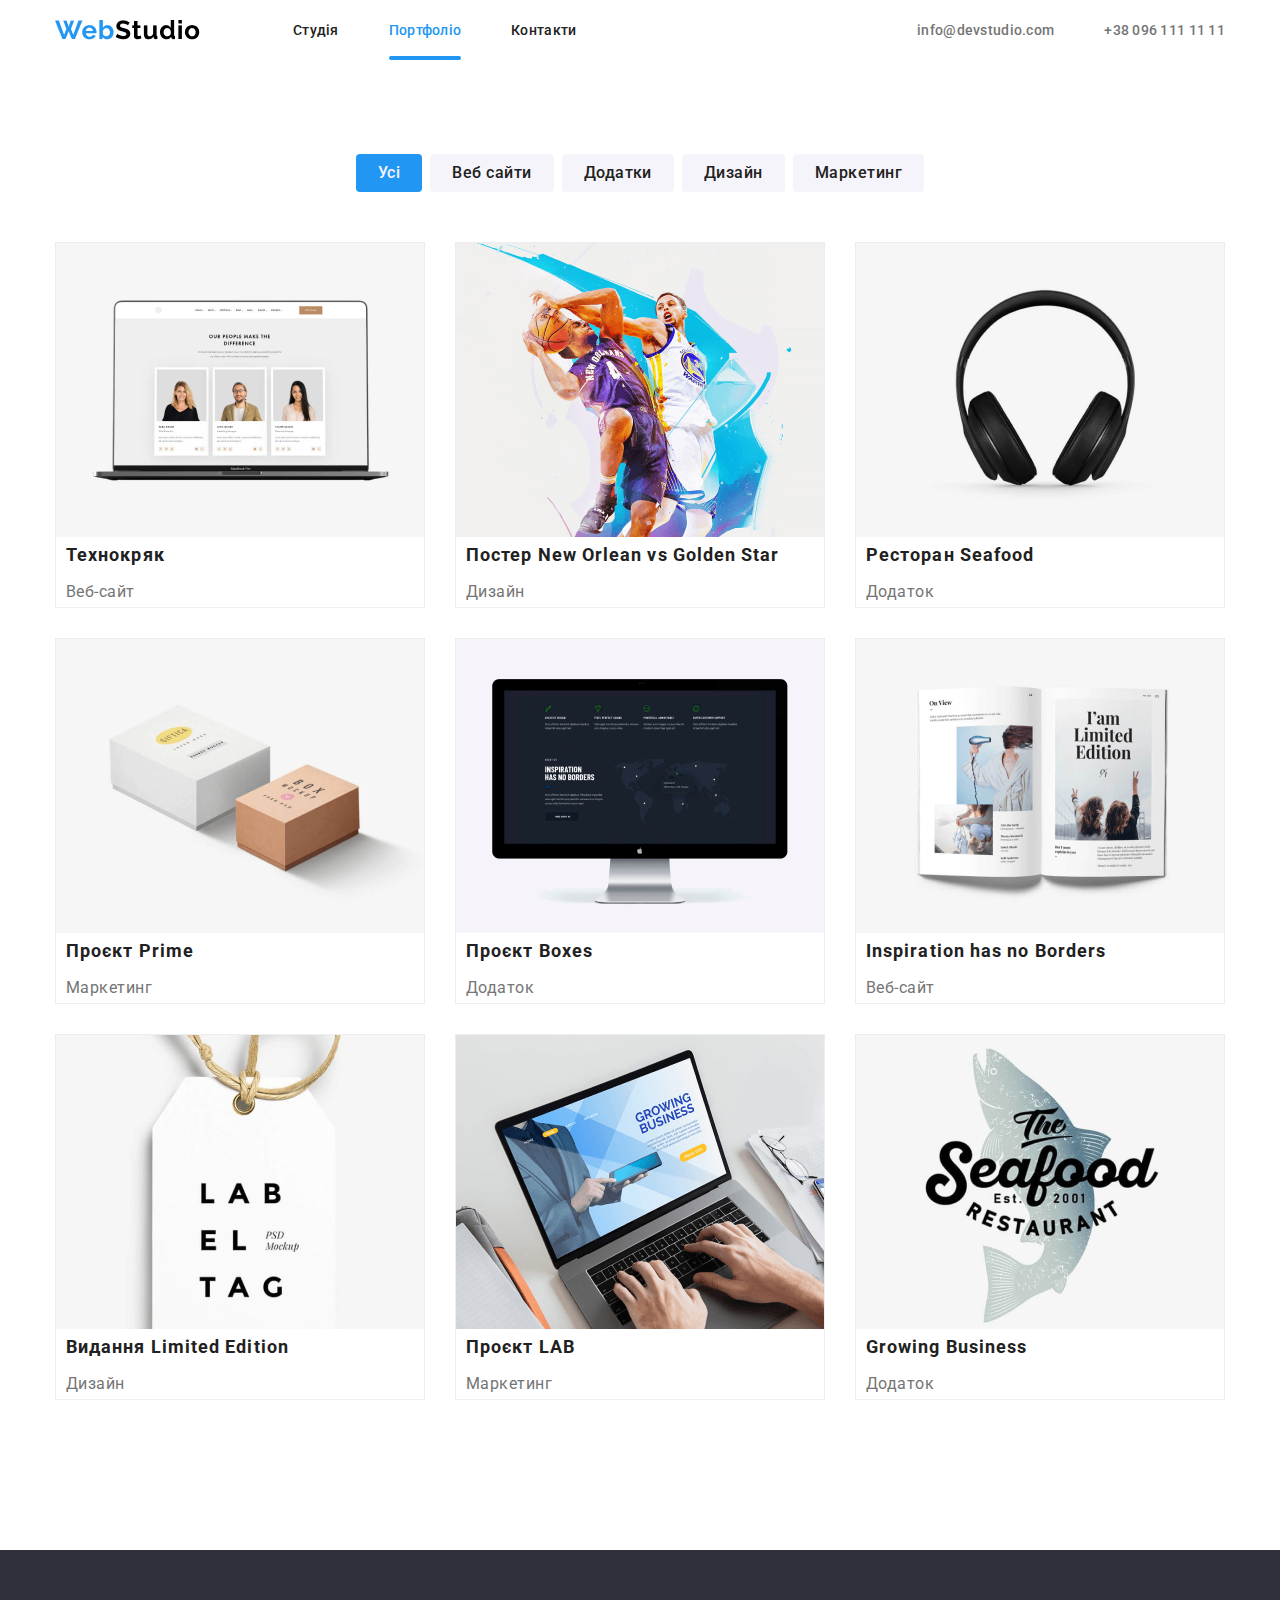
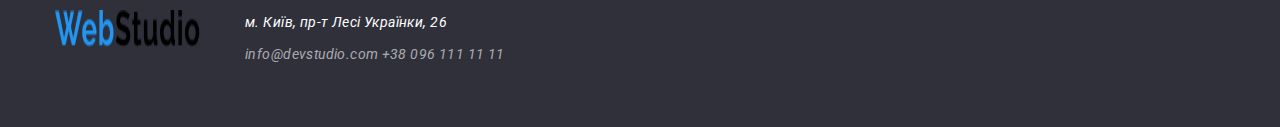
==== commit 52d0496a: "hover efects" ====
--- a/portfolio.html
+++ b/portfolio.html
@@ -16,8 +16,8 @@
                 <img class="header_logo" src="images/logo.png" alt="header logo">
                 <nav>
                     <ul class="header_navigation">
-                        <li class="header_navigation--item"><a href="#">Студія</a></li>
-                        <li class="header_navigation--item"><a href="/portfolio.html">Портфоліо</a></li>
+                        <li class="header_navigation--item"><a href="/">Студія</a></li>
+                        <li class="header_navigation--item"><a href="/portfolio.html" class="curent_page--link">Портфоліо</a></li>
                         <li class="header_navigation--item"><a href="#">Контакти</a></li>
                     </ul>
                 </nav>
--- a/css/style.css
+++ b/css/style.css
@@ -51,6 +51,14 @@
   border-radius: 4px;
   border: none;
   letter-spacing: 0.5px;
+  transition: background-color .25s cubic-bezier(0.4, 0, 0.2, 1),
+  color .25s cubic-bezier(0.4, 0, 0.2, 1);
+  cursor: pointer;
+
+  &:hover {
+    background-color: #fff;
+    color: #2196F3;
+  }
 }
 
 
@@ -186,7 +194,11 @@
   width: 44px;
   background-color: transparent;
   border-radius: 50%;
-  transition: all .3s ease-in-out;
+  transition: background-color .25s cubic-bezier(0.4, 0, 0.2, 1);
+
+  svg path {
+    transition: fill .25s cubic-bezier(0.4, 0, 0.2, 1);
+  }
 }
 
 .team__socials a:hover {
@@ -205,5 +217,5 @@
 
 .team__socials a svg path {
   fill: #AFB1B8;
-  transition: all .3s ease-in-out;
+
 }